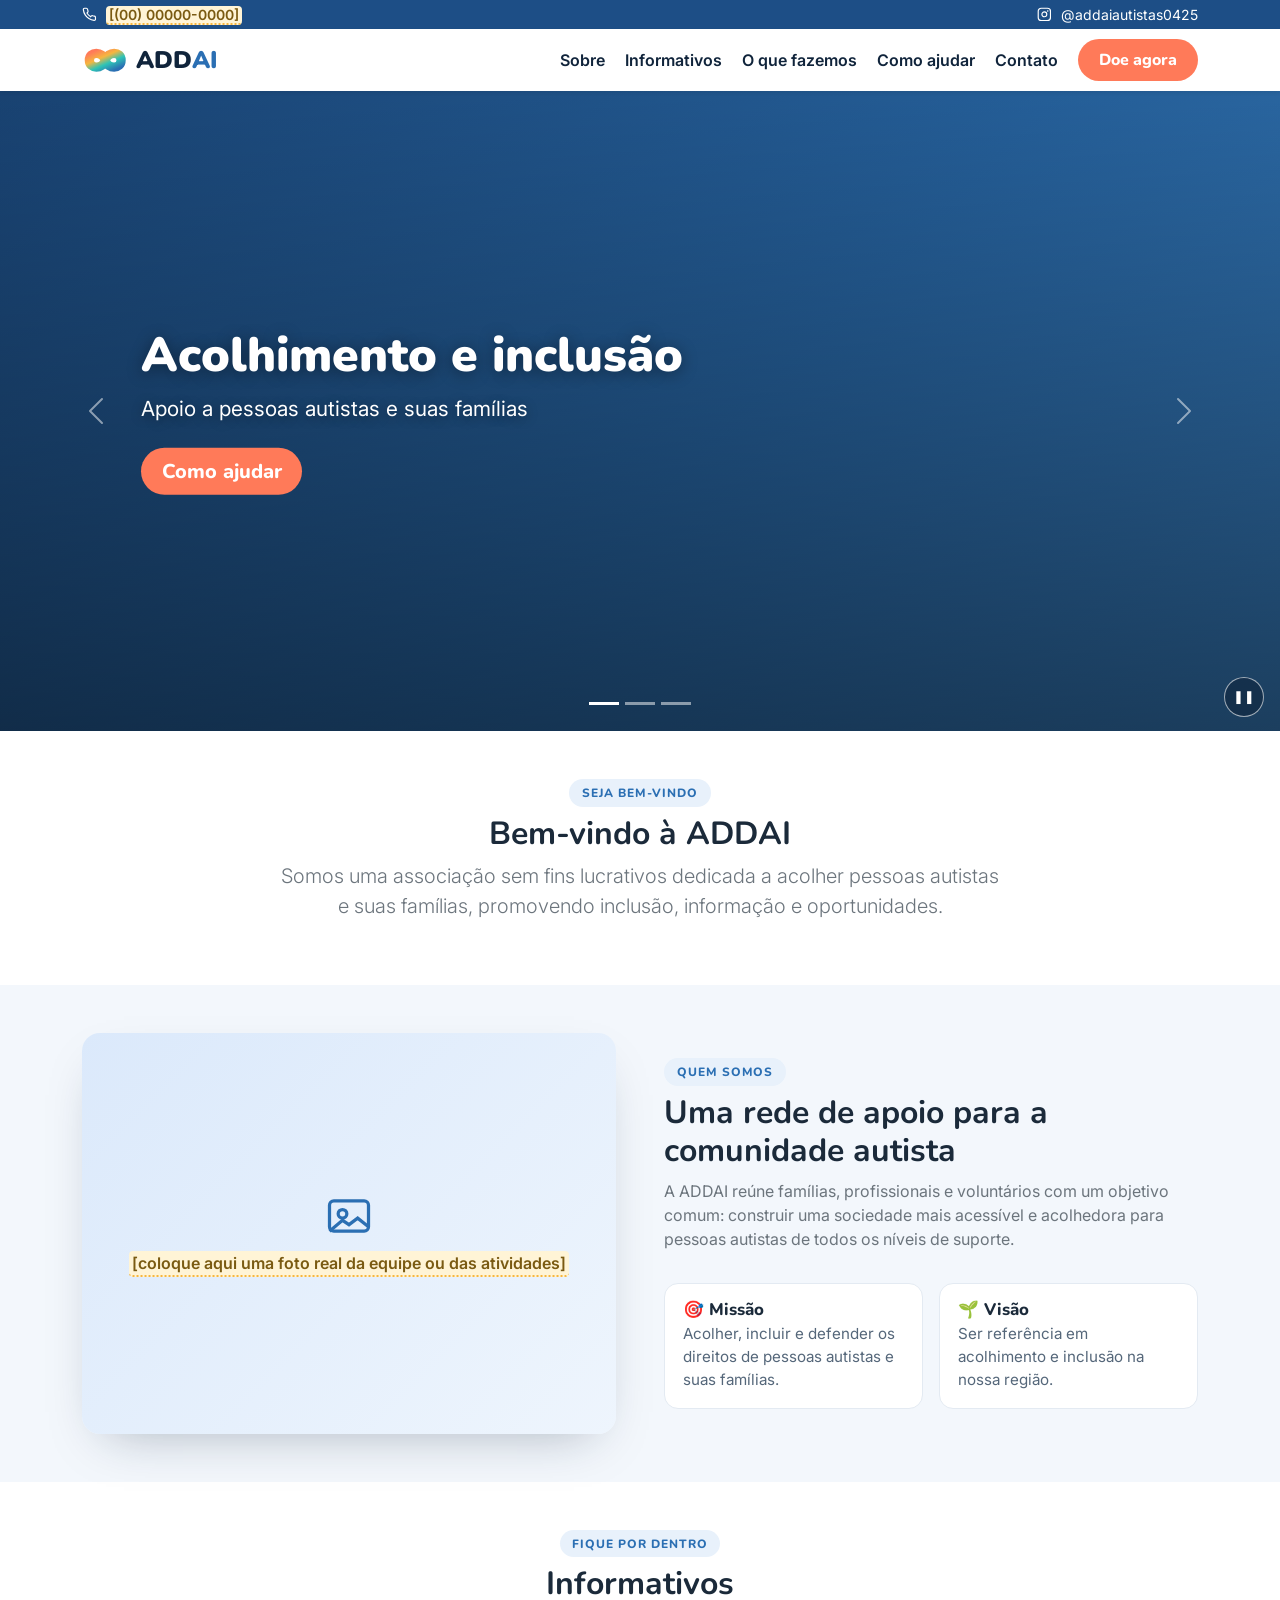
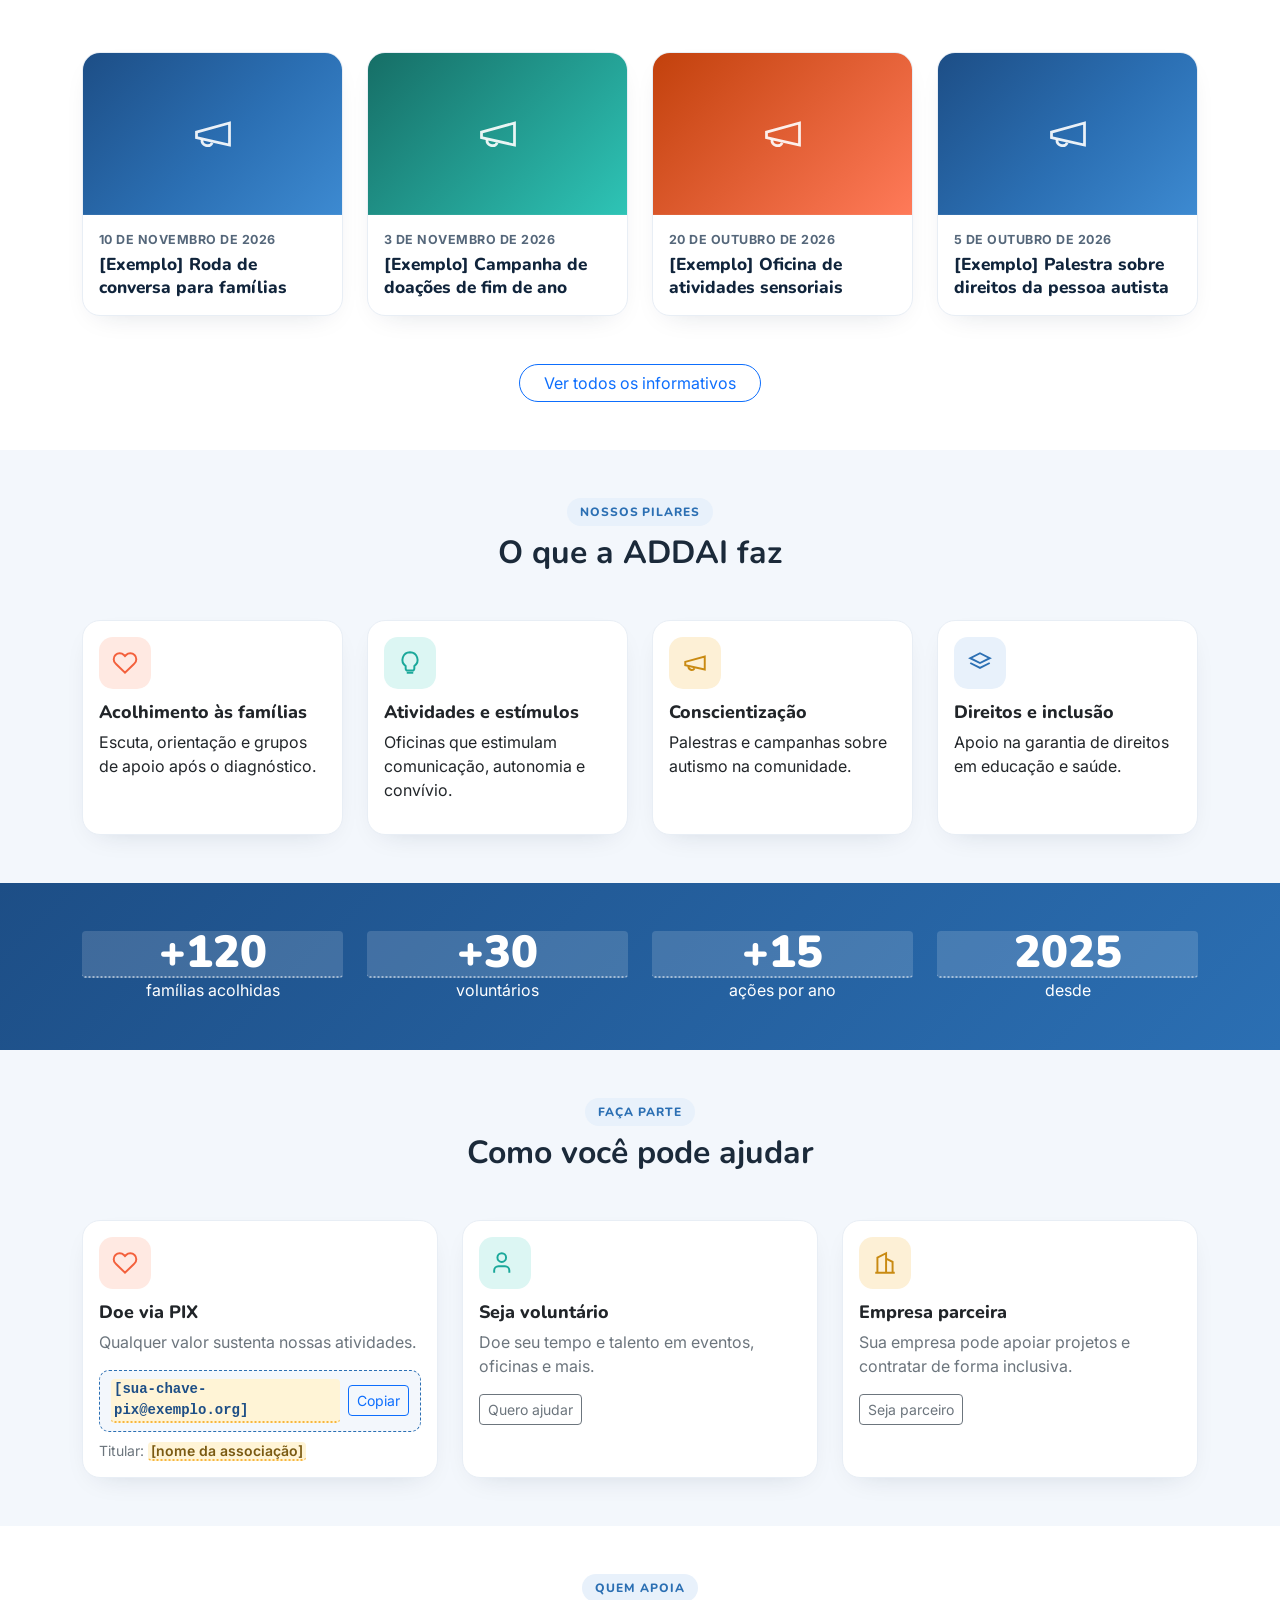
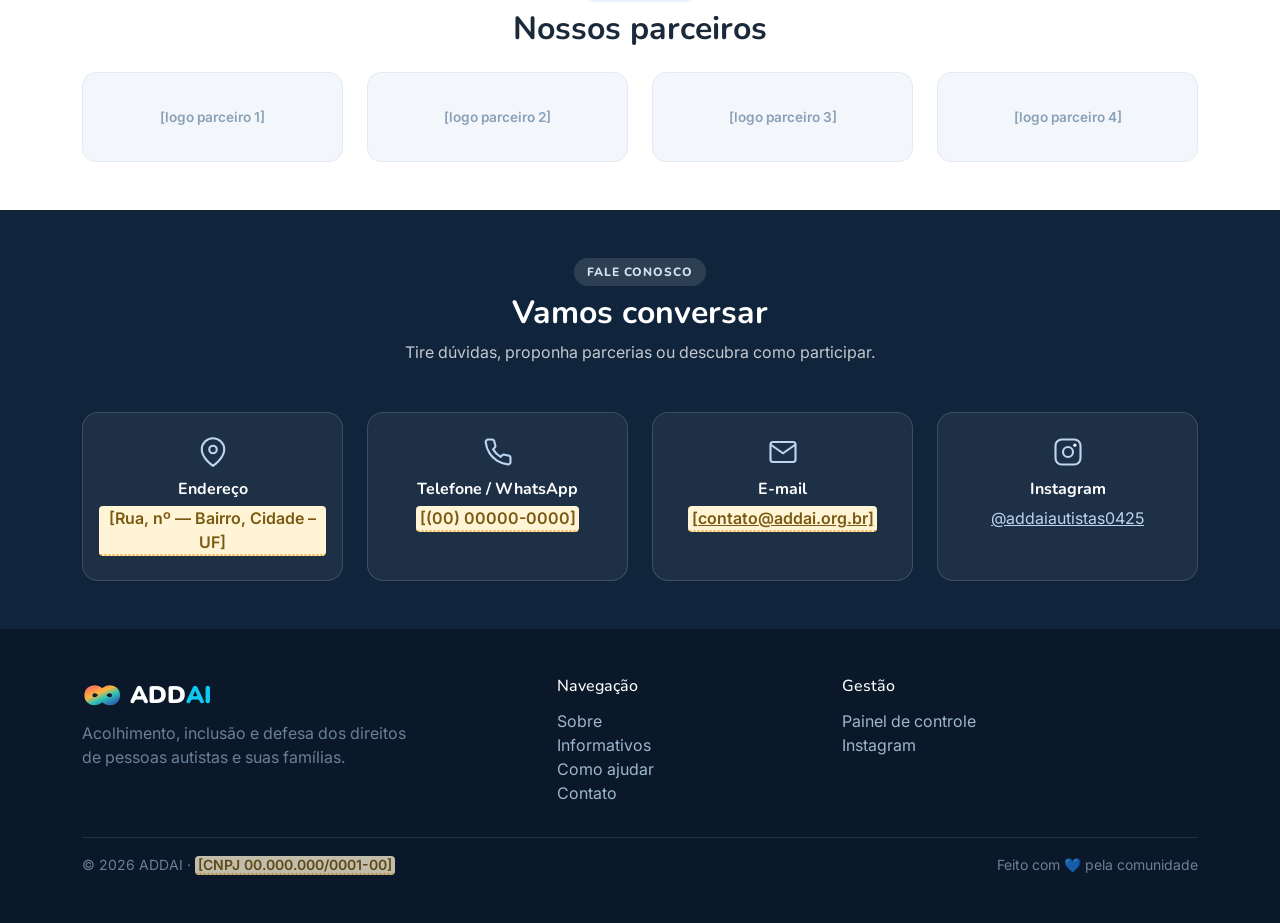
==== index.html @ 38852a38 "Primeira versão do site da ADDAI" ====
<!DOCTYPE html>
<html lang="pt-BR">
<head>
<meta charset="UTF-8" />
<meta name="viewport" content="width=device-width, initial-scale=1" />
<title>ADDAI — Acolhimento e inclusão para pessoas autistas</title>
<meta name="description" content="ADDAI — associação sem fins lucrativos de acolhimento, inclusão e apoio a pessoas autistas e suas famílias." />
<link rel="preconnect" href="https://fonts.googleapis.com" />
<link rel="preconnect" href="https://fonts.gstatic.com" crossorigin />
<link href="https://fonts.googleapis.com/css2?family=Nunito:wght@600;700;800;900&family=Inter:wght@400;500;600&display=swap" rel="stylesheet" />
<link href="vendor/bootstrap.min.css" rel="stylesheet" />
<link href="css/estilo.css" rel="stylesheet" />
</head>
<body>
<a href="#inicio" class="visually-hidden-focusable p-2 bg-dark text-white position-absolute">Pular para o conteúdo</a>

<!-- Aviso que só aparece na prévia aberta pelo painel (index.html#previa) -->
<div id="previaBanner" class="previa-banner d-none" role="status">
  Você está vendo uma <strong>prévia</strong> do rascunho salvo neste navegador — os visitantes veem o conteúdo publicado.
  <a href="painel.html">Voltar ao painel</a>
  <button type="button" class="btn btn-sm btn-outline-dark ms-2" id="previaSair">Sair da prévia</button>
</div>

<!-- ===== Barra superior ===== -->
<div class="topbar text-white">
  <div class="container d-flex justify-content-between align-items-center flex-wrap gap-2 py-1 small">
    <span><svg class="ico" viewBox="0 0 24 24"><path d="M22 16.9v3a2 2 0 0 1-2.2 2 19.8 19.8 0 0 1-8.6-3 19.5 19.5 0 0 1-6-6 19.8 19.8 0 0 1-3-8.6A2 2 0 0 1 4.1 2h3a2 2 0 0 1 2 1.7c.1 1 .4 1.9.7 2.8a2 2 0 0 1-.5 2.1L8.1 9.9a16 16 0 0 0 6 6l1.3-1.3a2 2 0 0 1 2.1-.4c.9.3 1.8.5 2.8.6a2 2 0 0 1 1.7 2z"/></svg>
      <span class="ph" data-key="telefone">[(00) 00000-0000]</span></span>
    <span class="d-flex align-items-center gap-3">
      <a href="https://instagram.com/addaiautistas0425" target="_blank" rel="noopener" class="text-white text-decoration-none">
        <svg class="ico" viewBox="0 0 24 24"><rect x="2" y="2" width="20" height="20" rx="5"/><circle cx="12" cy="12" r="4"/><circle cx="17.5" cy="6.5" r="1.3" fill="currentColor" stroke="none"/></svg>
        @addaiautistas0425</a>
    </span>
  </div>
</div>

<!-- ===== Navbar ===== -->
<nav class="navbar navbar-expand-lg navbar-light bg-white sticky-top shadow-sm">
  <div class="container">
    <a class="navbar-brand d-flex align-items-center gap-2" href="#inicio">
      <svg width="46" height="28" viewBox="12 20 40 24" aria-hidden="true">
        <defs><linearGradient id="inf" x1="0" y1="0" x2="1" y2="1">
          <stop offset="0" stop-color="#ff7a59"/><stop offset=".35" stop-color="#f6b63f"/>
          <stop offset=".65" stop-color="#2ec4b6"/><stop offset="1" stop-color="#2b6fb3"/></linearGradient></defs>
        <path d="M20 32c0-7 10-7 12 0s12 7 12 0-10-7-12 0-12 7-12 0z" fill="none" stroke="url(#inf)" stroke-width="7" stroke-linecap="round" transform="scale(1.15) translate(-4 -4)"/>
      </svg>
      <span class="logo-text">ADD<span>AI</span></span>
    </a>
    <button class="navbar-toggler" type="button" data-bs-toggle="collapse" data-bs-target="#menu" aria-controls="menu" aria-expanded="false" aria-label="Abrir menu">
      <span class="navbar-toggler-icon"></span>
    </button>
    <div class="collapse navbar-collapse" id="menu">
      <ul class="navbar-nav ms-auto align-items-lg-center gap-lg-1">
        <li class="nav-item"><a class="nav-link" href="#sobre">Sobre</a></li>
        <li class="nav-item" id="navInformativos"><a class="nav-link" href="#informativos">Informativos</a></li>
        <li class="nav-item"><a class="nav-link" href="#projetos">O que fazemos</a></li>
        <li class="nav-item"><a class="nav-link" href="#ajudar">Como ajudar</a></li>
        <li class="nav-item"><a class="nav-link" href="#contato">Contato</a></li>
        <li class="nav-item ms-lg-2"><a class="btn btn-marca" href="#ajudar" data-key="navDoar">Doe agora</a></li>
      </ul>
    </div>
  </div>
</nav>

<!-- ===== Carrossel ===== -->
<div id="inicio">
  <div id="carrossel" class="carousel slide carousel-fade">
    <div class="carousel-indicators" id="carrosselIndicadores"></div>
    <div class="carousel-inner" id="carrosselInner"><!-- slides via JS --></div>
    <button class="carousel-control-prev" type="button" data-bs-target="#carrossel" data-bs-slide="prev">
      <span class="carousel-control-prev-icon" aria-hidden="true"></span><span class="visually-hidden">Anterior</span></button>
    <button class="carousel-control-next" type="button" data-bs-target="#carrossel" data-bs-slide="next">
      <span class="carousel-control-next-icon" aria-hidden="true"></span><span class="visually-hidden">Próximo</span></button>
    <button class="carrossel-pausa" type="button" id="carrosselPausa" aria-label="Pausar a troca automática de slides">❚❚</button>
  </div>
</div>

<!-- ===== Boas-vindas ===== -->
<section class="py-5 bg-white">
  <div class="container text-center">
    <span class="eyebrow">Seja bem-vindo</span>
    <h2 class="fw-bold mt-2" data-key="bemvindoTitulo">Bem-vindo à ADDAI</h2>
    <p class="lead text-secondary mx-auto" style="max-width:720px" data-key="bemvindoTexto">
      Somos uma associação sem fins lucrativos dedicada a acolher pessoas autistas e suas famílias, promovendo inclusão, informação e oportunidades.
    </p>
  </div>
</section>

<!-- ===== Quem somos ===== -->
<section id="sobre" class="py-5 secao-clara">
  <div class="container">
    <div class="row align-items-center g-4 g-lg-5">
      <div class="col-lg-6">
        <div class="foto-ph" role="img" aria-label="Espaço para foto da ADDAI">
          <svg width="52" height="52" viewBox="0 0 24 24" fill="none" stroke="currentColor" stroke-width="1.5"><rect x="3" y="5" width="18" height="14" rx="2"/><circle cx="9" cy="11" r="2"/><path d="m21 17-5-4-4 3-3-2-6 5"/></svg>
          <span class="ph">[coloque aqui uma foto real da equipe ou das atividades]</span>
        </div>
      </div>
      <div class="col-lg-6">
        <span class="eyebrow">Quem somos</span>
        <h2 class="fw-bold mt-2" data-key="sobreTitulo">Uma rede de apoio para a comunidade autista</h2>
        <p class="text-secondary" data-key="sobreTexto">A ADDAI reúne famílias, profissionais e voluntários com um objetivo comum: construir uma sociedade mais acessível e acolhedora para pessoas autistas de todos os níveis de suporte.</p>
        <div class="row g-3 mt-2">
          <div class="col-sm-6"><div class="mini-card"><h3>🎯 Missão</h3><p>Acolher, incluir e defender os direitos de pessoas autistas e suas famílias.</p></div></div>
          <div class="col-sm-6"><div class="mini-card"><h3>🌱 Visão</h3><p>Ser referência em acolhimento e inclusão na nossa região.</p></div></div>
        </div>
      </div>
    </div>
  </div>
</section>

<!-- ===== Informativos (os 4 mais recentes; lista completa em informativos.html) ===== -->
<section id="informativos" class="py-5 bg-white">
  <div class="container">
    <div class="text-center mb-5">
      <span class="eyebrow">Fique por dentro</span>
      <h2 class="fw-bold mt-2">Informativos</h2>
    </div>
    <div class="row g-4 justify-content-center" id="informativosGrid"><!-- cartões via js/informativos.js --></div>
    <div class="text-center mt-5">
      <a class="btn btn-outline-primary rounded-pill px-4" href="informativos.html">Ver todos os informativos</a>
    </div>
  </div>
</section>

<!-- ===== O que fazemos ===== -->
<section id="projetos" class="py-5 secao-clara">
  <div class="container">
    <div class="text-center mb-5">
      <span class="eyebrow">Nossos pilares</span>
      <h2 class="fw-bold mt-2">O que a ADDAI faz</h2>
    </div>
    <div class="row g-4">
      <div class="col-md-6 col-lg-3"><div class="card card-pilar h-100"><div class="card-body"><div class="ic coral"><svg viewBox="0 0 24 24"><path d="M20.8 4.6a5.5 5.5 0 0 0-7.8 0L12 5.6l-1-1a5.5 5.5 0 1 0-7.8 7.8l1 1L12 21l7.8-7.6 1-1a5.5 5.5 0 0 0 0-7.8z"/></svg></div><h3>Acolhimento às famílias</h3><p>Escuta, orientação e grupos de apoio após o diagnóstico.</p></div></div></div>
      <div class="col-md-6 col-lg-3"><div class="card card-pilar h-100"><div class="card-body"><div class="ic teal"><svg viewBox="0 0 24 24"><path d="M12 2a7 7 0 0 0-4 12.7V17a2 2 0 0 0 2 2h4a2 2 0 0 0 2-2v-2.3A7 7 0 0 0 12 2z"/><path d="M9 21h6"/></svg></div><h3>Atividades e estímulos</h3><p>Oficinas que estimulam comunicação, autonomia e convívio.</p></div></div></div>
      <div class="col-md-6 col-lg-3"><div class="card card-pilar h-100"><div class="card-body"><div class="ic amber"><svg viewBox="0 0 24 24"><path d="M3 11l18-5v12L3 14v-3z"/><path d="M11.6 16.8A3 3 0 0 1 6 15"/></svg></div><h3>Conscientização</h3><p>Palestras e campanhas sobre autismo na comunidade.</p></div></div></div>
      <div class="col-md-6 col-lg-3"><div class="card card-pilar h-100"><div class="card-body"><div class="ic azul"><svg viewBox="0 0 24 24"><path d="M12 3l9 4.5-9 4.5-9-4.5L12 3z"/><path d="M3 12l9 4.5L21 12"/></svg></div><h3>Direitos e inclusão</h3><p>Apoio na garantia de direitos em educação e saúde.</p></div></div></div>
    </div>
  </div>
</section>

<!-- ===== Impacto ===== -->
<section class="py-5 secao-impacto text-white">
  <div class="container">
    <div class="row text-center g-4">
      <div class="col-6 col-lg-3"><div class="stat ph">+120</div><p class="mb-0">famílias acolhidas</p></div>
      <div class="col-6 col-lg-3"><div class="stat ph">+30</div><p class="mb-0">voluntários</p></div>
      <div class="col-6 col-lg-3"><div class="stat ph">+15</div><p class="mb-0">ações por ano</p></div>
      <div class="col-6 col-lg-3"><div class="stat ph">2025</div><p class="mb-0">desde</p></div>
    </div>
  </div>
</section>

<!-- ===== Como ajudar ===== -->
<section id="ajudar" class="py-5 secao-clara">
  <div class="container">
    <div class="text-center mb-5">
      <span class="eyebrow">Faça parte</span>
      <h2 class="fw-bold mt-2" data-key="chamadaDoacao">Como você pode ajudar</h2>
    </div>
    <div class="row g-4">
      <div class="col-lg-4"><div class="card h-100"><div class="card-body"><div class="ic coral"><svg viewBox="0 0 24 24"><path d="M20.8 4.6a5.5 5.5 0 0 0-7.8 0L12 5.6l-1-1a5.5 5.5 0 1 0-7.8 7.8l1 1L12 21l7.8-7.6 1-1a5.5 5.5 0 0 0 0-7.8z"/></svg></div>
        <h3>Doe via PIX</h3><p class="text-secondary">Qualquer valor sustenta nossas atividades.</p>
        <div class="pix-box"><code id="pixKey" class="ph" data-key="pixChave">[sua-chave-pix@exemplo.org]</code><button class="btn btn-sm btn-outline-primary ms-auto" id="copyPix">Copiar</button></div>
        <p class="small text-secondary mb-0">Titular: <span class="ph" data-key="pixTitular">[nome da associação]</span></p></div></div></div>
      <div class="col-lg-4"><div class="card h-100"><div class="card-body"><div class="ic teal"><svg viewBox="0 0 24 24"><path d="M16 21v-2a4 4 0 0 0-4-4H6a4 4 0 0 0-4 4v2"/><circle cx="9" cy="7" r="4"/></svg></div>
        <h3>Seja voluntário</h3><p class="text-secondary">Doe seu tempo e talento em eventos, oficinas e mais.</p><a href="#contato" class="btn btn-outline-secondary btn-sm">Quero ajudar</a></div></div></div>
      <div class="col-lg-4"><div class="card h-100"><div class="card-body"><div class="ic amber"><svg viewBox="0 0 24 24"><path d="M3 21h18M5 21V7l8-4v18M19 21V11l-6-3"/></svg></div>
        <h3>Empresa parceira</h3><p class="text-secondary">Sua empresa pode apoiar projetos e contratar de forma inclusiva.</p><a href="#contato" class="btn btn-outline-secondary btn-sm">Seja parceiro</a></div></div></div>
    </div>
  </div>
</section>

<!-- ===== Parceiros ===== -->
<section id="parceiros" class="py-5 bg-white">
  <div class="container text-center">
    <span class="eyebrow">Quem apoia</span>
    <h2 class="fw-bold mt-2 mb-4">Nossos parceiros</h2>
    <div class="row g-4 justify-content-center align-items-center">
      <div class="col-6 col-md-3"><div class="parceiro ph">[logo parceiro 1]</div></div>
      <div class="col-6 col-md-3"><div class="parceiro ph">[logo parceiro 2]</div></div>
      <div class="col-6 col-md-3"><div class="parceiro ph">[logo parceiro 3]</div></div>
      <div class="col-6 col-md-3"><div class="parceiro ph">[logo parceiro 4]</div></div>
    </div>
  </div>
</section>

<!-- ===== Contato ===== -->
<section id="contato" class="py-5 secao-contato text-white">
  <div class="container">
    <div class="text-center mb-5">
      <span class="eyebrow claro">Fale conosco</span>
      <h2 class="fw-bold mt-2 text-white">Vamos conversar</h2>
      <p class="opacity-75 mb-0">Tire dúvidas, proponha parcerias ou descubra como participar.</p>
    </div>
    <div class="row g-4 justify-content-center">
      <div class="col-sm-6 col-lg-3"><div class="contato-card">
        <svg class="ico-g" viewBox="0 0 24 24" aria-hidden="true"><path d="M21 10c0 7-9 13-9 13s-9-6-9-13a9 9 0 0 1 18 0z"/><circle cx="12" cy="10" r="3"/></svg>
        <strong>Endereço</strong>
        <span class="ph" data-key="endereco">[Rua, nº — Bairro, Cidade – UF]</span></div></div>
      <div class="col-sm-6 col-lg-3"><div class="contato-card">
        <svg class="ico-g" viewBox="0 0 24 24" aria-hidden="true"><path d="M22 16.9v3a2 2 0 0 1-2.2 2 19.8 19.8 0 0 1-8.6-3 19.5 19.5 0 0 1-6-6 19.8 19.8 0 0 1-3-8.6A2 2 0 0 1 4.1 2h3a2 2 0 0 1 2 1.7c.1 1 .4 1.9.7 2.8a2 2 0 0 1-.5 2.1L8.1 9.9a16 16 0 0 0 6 6l1.3-1.3a2 2 0 0 1 2.1-.4c.9.3 1.8.5 2.8.6a2 2 0 0 1 1.7 2z"/></svg>
        <strong>Telefone / WhatsApp</strong>
        <span class="ph" data-key="telefone">[(00) 00000-0000]</span></div></div>
      <div class="col-sm-6 col-lg-3"><div class="contato-card">
        <svg class="ico-g" viewBox="0 0 24 24" aria-hidden="true"><rect x="2" y="4" width="20" height="16" rx="2"/><path d="m22 6-10 7L2 6"/></svg>
        <strong>E-mail</strong>
        <a class="ph" data-key="email" href="#contato">[contato@addai.org.br]</a></div></div>
      <div class="col-sm-6 col-lg-3"><div class="contato-card">
        <svg class="ico-g" viewBox="0 0 24 24" aria-hidden="true"><rect x="2" y="2" width="20" height="20" rx="5"/><circle cx="12" cy="12" r="4"/><circle cx="17.5" cy="6.5" r="1.3" fill="currentColor" stroke="none"/></svg>
        <strong>Instagram</strong>
        <a href="https://instagram.com/addaiautistas0425" target="_blank" rel="noopener">@addaiautistas0425</a></div></div>
    </div>
  </div>
</section>

<!-- ===== Rodapé ===== -->
<footer class="py-5">
  <div class="container">
    <div class="row g-4">
      <div class="col-lg-5">
        <div class="d-flex align-items-center gap-2 mb-2">
          <svg width="40" height="24" viewBox="12 20 40 24" aria-hidden="true"><path d="M20 32c0-7 10-7 12 0s12 7 12 0-10-7-12 0-12 7-12 0z" fill="none" stroke="url(#inf)" stroke-width="7" stroke-linecap="round" transform="scale(1.15) translate(-4 -4)"/></svg>
          <span class="logo-text text-white">ADD<span class="text-info">AI</span></span>
        </div>
        <p class="opacity-75" style="max-width:34ch">Acolhimento, inclusão e defesa dos direitos de pessoas autistas e suas famílias.</p>
      </div>
      <div class="col-6 col-lg-3"><h4>Navegação</h4><ul class="list-unstyled">
        <li><a href="#sobre">Sobre</a></li><li><a href="informativos.html">Informativos</a></li>
        <li><a href="#ajudar">Como ajudar</a></li><li><a href="#contato">Contato</a></li></ul></div>
      <div class="col-6 col-lg-4"><h4>Gestão</h4><ul class="list-unstyled">
        <li><a href="painel.html">Painel de controle</a></li>
        <li><a href="https://instagram.com/addaiautistas0425" target="_blank" rel="noopener">Instagram</a></li></ul></div>
    </div>
    <hr class="border-secondary opacity-25">
    <div class="d-flex justify-content-between flex-wrap gap-2 small opacity-75">
      <span>© <span id="year"></span> ADDAI · <span class="ph" data-key="cnpj">[CNPJ 00.000.000/0001-00]</span></span>
      <span>Feito com 💙 pela comunidade</span>
    </div>
  </div>
</footer>

<script src="vendor/bootstrap.bundle.min.js"></script>
<script src="js/conteudo-padrao.js"></script>
<script src="js/informativos.js"></script>
<script src="js/app.js"></script>
</body>
</html>
---- css/estilo.css ----
/* estilo.css — identidade visual do site (por cima do Bootstrap) */
:root{
  --marca:#2b6fb3;        /* azul institucional */
  --marca-escuro:#1d4e86;
  --marca-900:#10243b;
  --coral:#ff7a59;
  --coral-escuro:#f3603c;
  --teal:#2ec4b6;
  --amber:#f6b63f;
}
html{scroll-padding-top:84px}
body{font-family:'Inter',system-ui,sans-serif;color:#1b2a3a}
h1,h2,h3,h4,.logo-text{font-family:'Nunito',system-ui,sans-serif}
.logo-text{font-weight:900;font-size:1.5rem;color:var(--marca-900)}
.logo-text span{color:var(--marca)}
.ico{width:1.05em;height:1.05em;vertical-align:-2px;fill:none;stroke:currentColor;stroke-width:1.9;margin-right:.35rem}

/* marca / botões */
.btn-marca{background:var(--coral);border:none;color:#fff;font-family:'Nunito',system-ui,sans-serif;font-weight:800;border-radius:999px;padding:.55rem 1.3rem}
.btn-marca:hover{background:var(--coral-escuro);color:#fff}
.text-marca{color:var(--marca)!important}
.eyebrow{display:inline-block;font-family:'Nunito',system-ui,sans-serif;font-weight:800;letter-spacing:.08em;text-transform:uppercase;
  font-size:.75rem;color:var(--marca);background:#e8f1fb;padding:.3rem .8rem;border-radius:999px}
.eyebrow.claro{color:#cfe3f7;background:rgba(255,255,255,.12)}

/* barra superior + navbar */
.topbar{background:var(--marca-escuro)}
.topbar a:hover{text-decoration:underline!important}
.navbar .nav-link{font-weight:600;color:var(--marca-900)}
.navbar .nav-link:hover{color:var(--marca)}

/* placeholder */
.ph{background:#fff4d6;border-bottom:2px dotted var(--amber);padding:0 .2em;border-radius:4px;font-weight:600;color:#7a5a12}

/* carrossel */
.carousel-item .slide-bg{height:72vh;min-height:420px;max-height:640px;background-size:cover;background-position:center;position:relative}
.slide-a{background:linear-gradient(135deg,#1d4e86,#2b6fb3 55%,#3d8ad1)}
.slide-b{background:linear-gradient(135deg,#166e66,#2ec4b6)}
.slide-c{background:linear-gradient(135deg,#c2410c,#ff7a59)}
.carousel-item .slide-bg::after{content:"";position:absolute;inset:0;background:linear-gradient(180deg,rgba(0,0,0,.15),rgba(0,0,0,.55))}
.carousel-caption{bottom:auto;top:50%;transform:translateY(-50%);z-index:2;text-align:left;left:11%;right:11%;max-width:720px}
.carousel-caption h2{font-weight:900;font-size:clamp(1.8rem,4.5vw,3rem);text-shadow:0 2px 16px rgba(0,0,0,.4)}
.carousel-caption p{font-size:clamp(1rem,2.2vw,1.3rem);text-shadow:0 2px 12px rgba(0,0,0,.4)}
@media(max-width:576px){.carousel-caption{text-align:center;left:13%;right:13%}}

/* seções */
.secao-clara{background:#f3f7fc}
.eyebrow+h2{margin-top:.4rem}
.foto-ph{aspect-ratio:4/3;border-radius:18px;background:linear-gradient(135deg,#dbe9fb,#eef5fd);
  display:flex;flex-direction:column;gap:.6rem;align-items:center;justify-content:center;color:var(--marca);text-align:center;padding:24px;box-shadow:0 20px 50px -24px rgba(16,36,59,.35)}
.mini-card{background:#fff;border:1px solid #e3eaf2;border-radius:14px;padding:16px 18px;height:100%}
.mini-card h3{font-size:1.05rem;font-weight:800;margin-bottom:.2rem}
.mini-card p{margin:0;color:#55677a;font-size:.95rem}

/* cards pilares */
.card{border:1px solid #e8eef5;border-radius:18px;box-shadow:0 10px 30px -16px rgba(16,36,59,.18)}
.card-pilar{transition:transform .18s ease,box-shadow .2s ease}
.card-pilar:hover{transform:translateY(-5px);box-shadow:0 24px 50px -22px rgba(16,36,59,.3)}
.card h3{font-size:1.12rem;font-weight:800;margin:.2rem 0 .4rem}
.ic{width:52px;height:52px;border-radius:14px;display:grid;place-items:center;margin-bottom:.8rem;background:#e8f1fb;color:var(--marca)}
.ic svg{width:26px;height:26px;fill:none;stroke:currentColor;stroke-width:1.8}
.ic.coral{background:#ffe9e2;color:var(--coral-escuro)}
.ic.teal{background:#dcf6f3;color:#1aa89a}
.ic.amber{background:#fdf0d6;color:#c98a12}
.ic.azul{background:#e8f1fb;color:var(--marca)}

/* impacto */
.secao-impacto{background:linear-gradient(135deg,var(--marca-escuro),var(--marca))}
.secao-impacto .stat{font-family:'Nunito',system-ui,sans-serif;font-weight:900;font-size:clamp(2rem,5vw,2.8rem);line-height:1}
.secao-impacto .ph{background:rgba(255,255,255,.15);color:#fff;border-color:rgba(255,255,255,.5)}

/* pix */
.pix-box{display:flex;align-items:center;gap:.5rem;background:#f3f7fc;border:1px dashed var(--marca);border-radius:10px;padding:.5rem .7rem;margin:.5rem 0}
.pix-box code{color:var(--marca-escuro)}

/* parceiros */
.parceiro{height:90px;border-radius:14px;background:#f3f7fc;border:1px solid #e3eaf2;display:grid;place-items:center;color:#8aa0b6;font-size:.85rem}

/* contato */
.secao-contato{background:var(--marca-900)}
.contato-card{height:100%;display:flex;flex-direction:column;align-items:center;gap:.3rem;text-align:center;
  background:rgba(255,255,255,.06);border:1px solid rgba(255,255,255,.14);border-radius:16px;padding:24px 16px;overflow-wrap:anywhere}
.contato-card .ico-g{width:30px;height:30px;fill:none;stroke:#bcd6f2;stroke-width:1.7;margin-bottom:.35rem}
.contato-card strong{font-family:'Nunito',system-ui,sans-serif;color:#fff}

/* rodapé */
footer{background:#0a1829;color:#8ba3bd}
footer h4{color:#fff;font-family:'Nunito',system-ui,sans-serif;font-size:1rem;margin-bottom:.8rem}
footer a{color:#9fb6cf;text-decoration:none}
footer a:hover{color:#fff}

/* informativos */
.card-info{display:block;overflow:hidden;text-decoration:none;color:inherit;transition:transform .18s ease,box-shadow .2s ease}
.card-info:hover{transform:translateY(-5px);box-shadow:0 24px 50px -22px rgba(16,36,59,.3);color:inherit}
.info-capa{aspect-ratio:16/10;background-size:cover;background-position:center;display:grid;place-items:center;color:rgba(255,255,255,.9)}
.info-capa svg{width:44px;height:44px;fill:none;stroke:currentColor;stroke-width:1.5}
.info-data{font-size:.78rem;font-weight:700;letter-spacing:.04em;text-transform:uppercase;color:#55677a;margin-bottom:.3rem}
.card .info-titulo{font-size:1.08rem;font-weight:800;line-height:1.3;margin:0;color:var(--marca-900)}
.info-resumo{font-size:.93rem;color:#55677a;margin:.5rem 0 0}
.info-artigo{max-width:760px}
.info-artigo h1{font-size:clamp(1.6rem,4vw,2.3rem);color:var(--marca-900)}
.info-foto{width:100%;border-radius:18px;box-shadow:0 20px 50px -24px rgba(16,36,59,.35)}
.info-texto{font-size:1.08rem;line-height:1.75;overflow-wrap:anywhere}
.info-voltar{font-weight:600;text-decoration:none}

/* aviso de prévia (rascunho do painel) */
.previa-banner{background:#fff4d6;color:#7a5a12;border-bottom:2px solid var(--amber);padding:.6rem 1rem;text-align:center;font-size:.92rem}
.previa-banner a{color:#7a5a12;font-weight:700;margin-left:.5rem}

/* botão pausar/continuar do carrossel */
.carrossel-pausa{position:absolute;right:16px;bottom:14px;z-index:5;width:40px;height:40px;border-radius:50%;
  border:1px solid rgba(255,255,255,.6);background:rgba(16,36,59,.55);color:#fff;font-size:.8rem;line-height:1;cursor:pointer}
.carrossel-pausa:hover{background:rgba(16,36,59,.85)}

/* links de contato preenchidos, sobre o fundo escuro */
.secao-contato a:not(.ph){color:#bcd6f2}

/* foco bem visível para quem navega pelo teclado */
a:focus-visible,button:focus-visible,.btn:focus-visible{outline:3px solid var(--amber);outline-offset:2px}

@media(prefers-reduced-motion:reduce){*{transition:none!important;scroll-behavior:auto!important}}
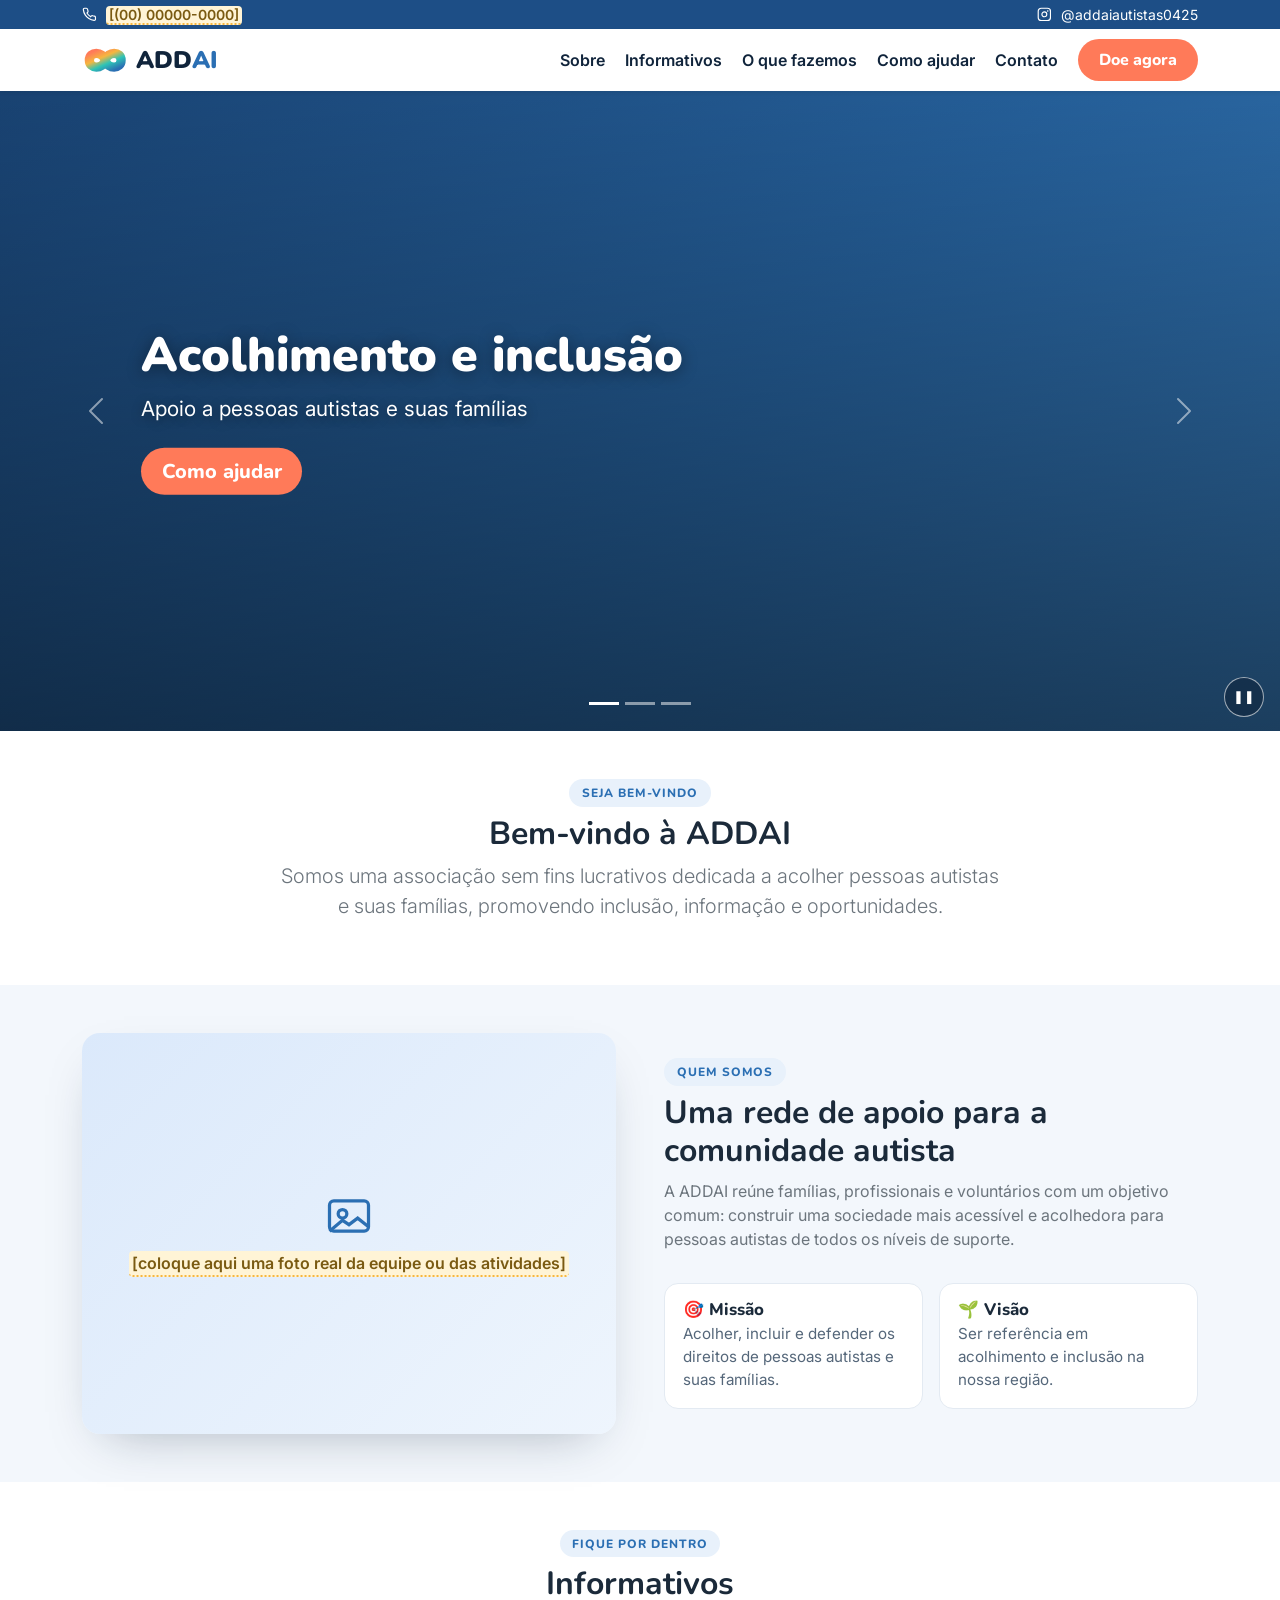
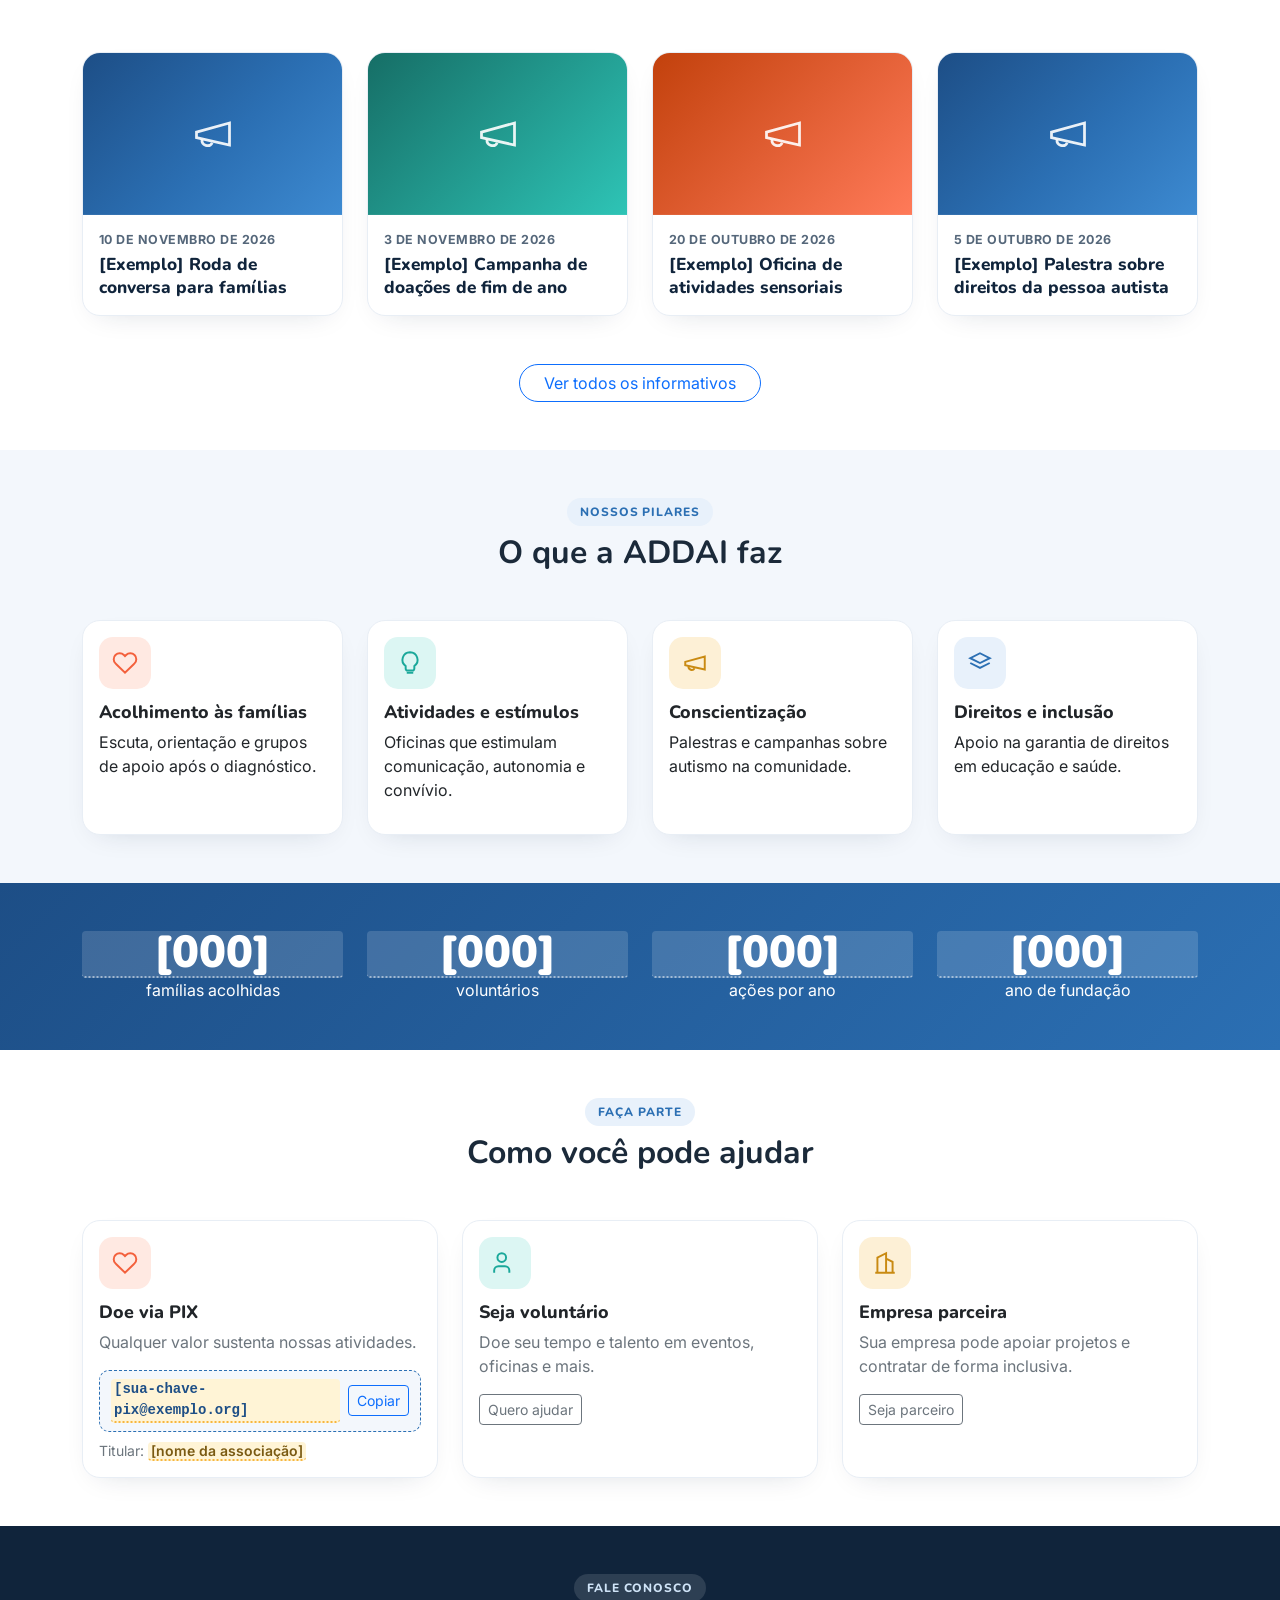
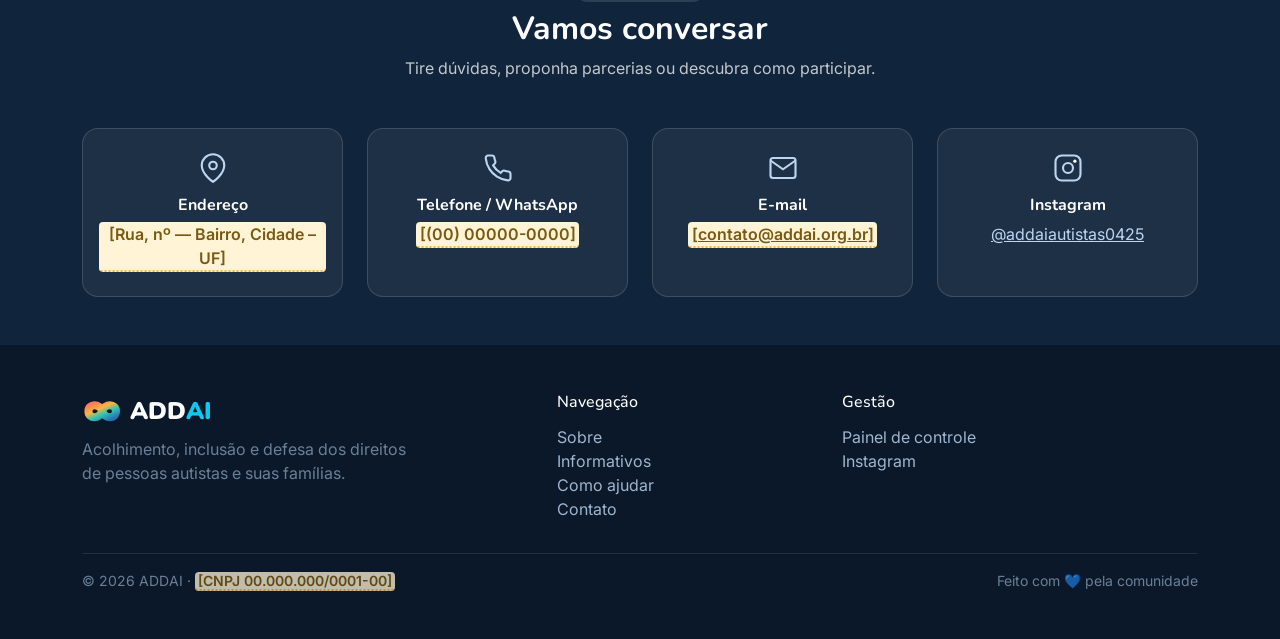
==== commit 18fd5018: "Seções administráveis, parceiros e números de impacto" ====
--- a/index.html
+++ b/index.html
@@ -51,9 +51,9 @@
     </button>
     <div class="collapse navbar-collapse" id="menu">
       <ul class="navbar-nav ms-auto align-items-lg-center gap-lg-1">
-        <li class="nav-item"><a class="nav-link" href="#sobre">Sobre</a></li>
-        <li class="nav-item" id="navInformativos"><a class="nav-link" href="#informativos">Informativos</a></li>
-        <li class="nav-item"><a class="nav-link" href="#projetos">O que fazemos</a></li>
+        <li class="nav-item" data-secao="sobre"><a class="nav-link" href="#sobre">Sobre</a></li>
+        <li class="nav-item" data-secao="informativos"><a class="nav-link" href="#informativos">Informativos</a></li>
+        <li class="nav-item" data-secao="projetos"><a class="nav-link" href="#projetos">O que fazemos</a></li>
         <li class="nav-item"><a class="nav-link" href="#ajudar">Como ajudar</a></li>
         <li class="nav-item"><a class="nav-link" href="#contato">Contato</a></li>
         <li class="nav-item ms-lg-2"><a class="btn btn-marca" href="#ajudar" data-key="navDoar">Doe agora</a></li>
@@ -76,7 +76,7 @@
 </div>
 
 <!-- ===== Boas-vindas ===== -->
-<section class="py-5 bg-white">
+<section class="py-5 bg-white secao-alterna">
   <div class="container text-center">
     <span class="eyebrow">Seja bem-vindo</span>
     <h2 class="fw-bold mt-2" data-key="bemvindoTitulo">Bem-vindo à ADDAI</h2>
@@ -87,7 +87,7 @@
 </section>
 
 <!-- ===== Quem somos ===== -->
-<section id="sobre" class="py-5 secao-clara">
+<section id="sobre" class="py-5 secao-clara secao-alterna">
   <div class="container">
     <div class="row align-items-center g-4 g-lg-5">
       <div class="col-lg-6">
@@ -110,7 +110,7 @@
 </section>
 
 <!-- ===== Informativos (os 4 mais recentes; lista completa em informativos.html) ===== -->
-<section id="informativos" class="py-5 bg-white">
+<section id="informativos" class="py-5 bg-white secao-alterna">
   <div class="container">
     <div class="text-center mb-5">
       <span class="eyebrow">Fique por dentro</span>
@@ -124,7 +124,7 @@
 </section>
 
 <!-- ===== O que fazemos ===== -->
-<section id="projetos" class="py-5 secao-clara">
+<section id="projetos" class="py-5 secao-clara secao-alterna">
   <div class="container">
     <div class="text-center mb-5">
       <span class="eyebrow">Nossos pilares</span>
@@ -140,19 +140,14 @@
 </section>
 
 <!-- ===== Impacto ===== -->
-<section class="py-5 secao-impacto text-white">
-  <div class="container">
-    <div class="row text-center g-4">
-      <div class="col-6 col-lg-3"><div class="stat ph">+120</div><p class="mb-0">famílias acolhidas</p></div>
-      <div class="col-6 col-lg-3"><div class="stat ph">+30</div><p class="mb-0">voluntários</p></div>
-      <div class="col-6 col-lg-3"><div class="stat ph">+15</div><p class="mb-0">ações por ano</p></div>
-      <div class="col-6 col-lg-3"><div class="stat ph">2025</div><p class="mb-0">desde</p></div>
-    </div>
+<section id="impacto" class="py-5 secao-impacto text-white">
+  <div class="container">
+    <div class="row text-center g-4 justify-content-center" id="impactoGrid"><!-- números via painel --></div>
   </div>
 </section>
 
 <!-- ===== Como ajudar ===== -->
-<section id="ajudar" class="py-5 secao-clara">
+<section id="ajudar" class="py-5 secao-clara secao-alterna">
   <div class="container">
     <div class="text-center mb-5">
       <span class="eyebrow">Faça parte</span>
@@ -172,16 +167,11 @@
 </section>
 
 <!-- ===== Parceiros ===== -->
-<section id="parceiros" class="py-5 bg-white">
+<section id="parceiros" class="py-5 bg-white secao-alterna d-none">
   <div class="container text-center">
     <span class="eyebrow">Quem apoia</span>
     <h2 class="fw-bold mt-2 mb-4">Nossos parceiros</h2>
-    <div class="row g-4 justify-content-center align-items-center">
-      <div class="col-6 col-md-3"><div class="parceiro ph">[logo parceiro 1]</div></div>
-      <div class="col-6 col-md-3"><div class="parceiro ph">[logo parceiro 2]</div></div>
-      <div class="col-6 col-md-3"><div class="parceiro ph">[logo parceiro 3]</div></div>
-      <div class="col-6 col-md-3"><div class="parceiro ph">[logo parceiro 4]</div></div>
-    </div>
+    <div class="row g-4 justify-content-center align-items-center" id="parceirosGrid"><!-- logos via painel --></div>
   </div>
 </section>
 
@@ -226,7 +216,7 @@
         <p class="opacity-75" style="max-width:34ch">Acolhimento, inclusão e defesa dos direitos de pessoas autistas e suas famílias.</p>
       </div>
       <div class="col-6 col-lg-3"><h4>Navegação</h4><ul class="list-unstyled">
-        <li><a href="#sobre">Sobre</a></li><li><a href="informativos.html">Informativos</a></li>
+        <li data-secao="sobre"><a href="#sobre">Sobre</a></li><li data-secao="informativos"><a href="informativos.html">Informativos</a></li>
         <li><a href="#ajudar">Como ajudar</a></li><li><a href="#contato">Contato</a></li></ul></div>
       <div class="col-6 col-lg-4"><h4>Gestão</h4><ul class="list-unstyled">
         <li><a href="painel.html">Painel de controle</a></li>
--- a/css/estilo.css
+++ b/css/estilo.css
@@ -74,7 +74,10 @@
 .pix-box code{color:var(--marca-escuro)}
 
 /* parceiros */
-.parceiro{height:90px;border-radius:14px;background:#f3f7fc;border:1px solid #e3eaf2;display:grid;place-items:center;color:#8aa0b6;font-size:.85rem}
+.parceiro{height:96px;border-radius:14px;background:#fff;border:1px solid #e3eaf2;display:grid;place-items:center;padding:14px;text-decoration:none;transition:box-shadow .2s ease}
+.parceiro img{max-width:100%;max-height:64px;object-fit:contain}
+a.parceiro:hover{box-shadow:0 12px 28px -16px rgba(16,36,59,.35)}
+.parceiro-nome{font-family:'Nunito',system-ui,sans-serif;font-weight:800;color:var(--marca-900);font-size:1rem;text-align:center}
 
 /* contato */
 .secao-contato{background:var(--marca-900)}
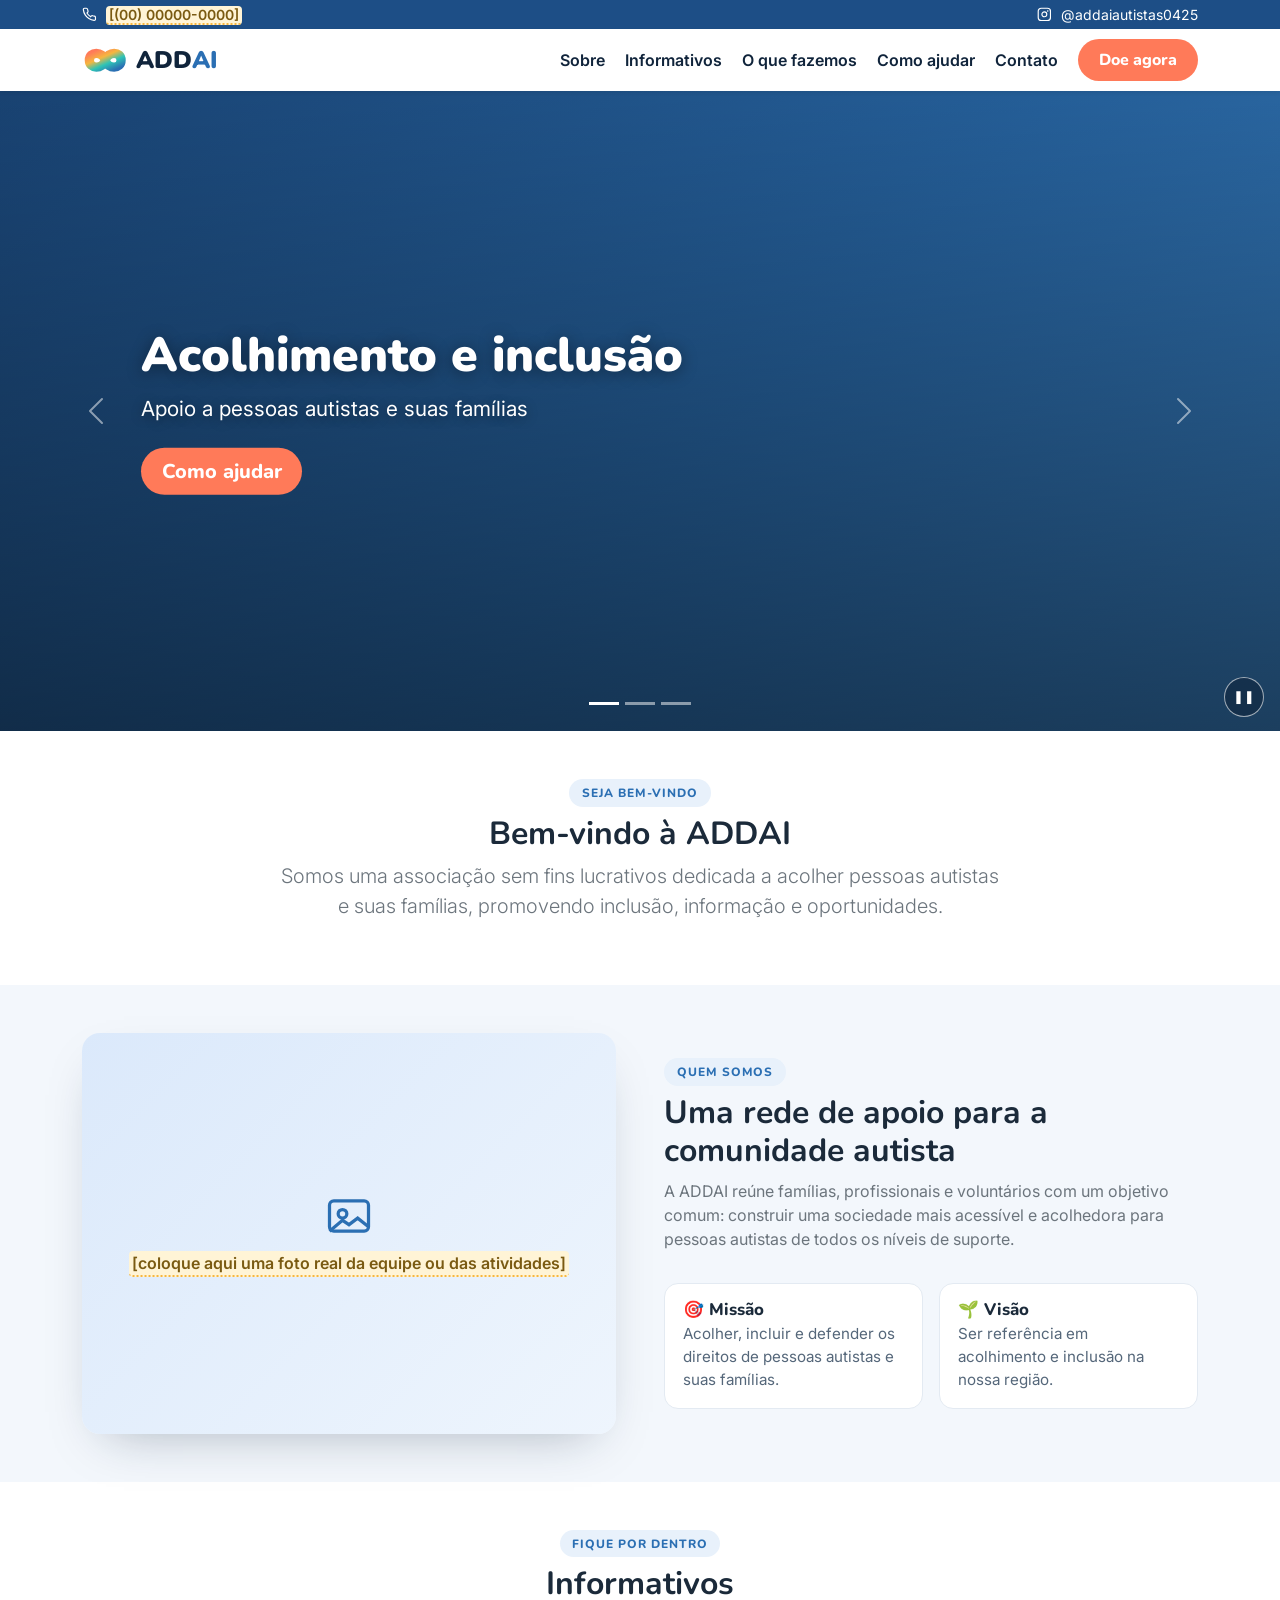
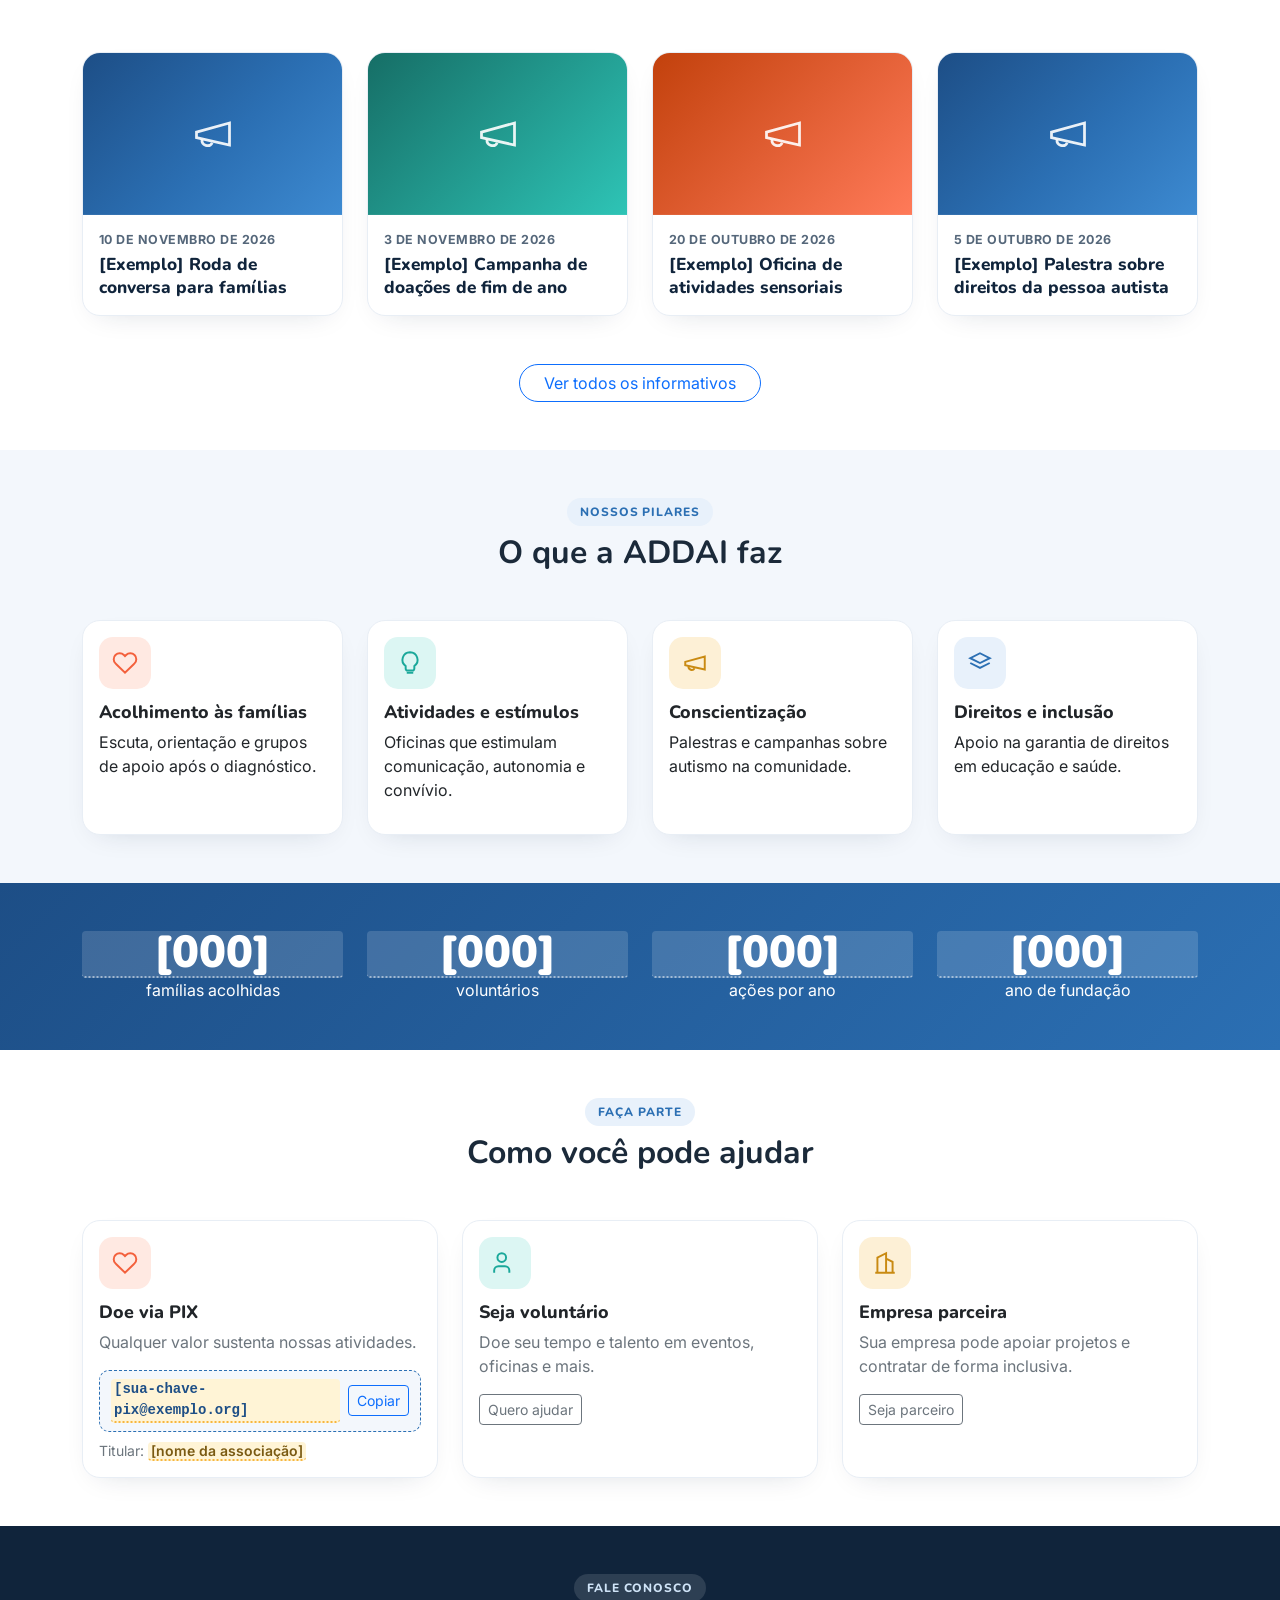
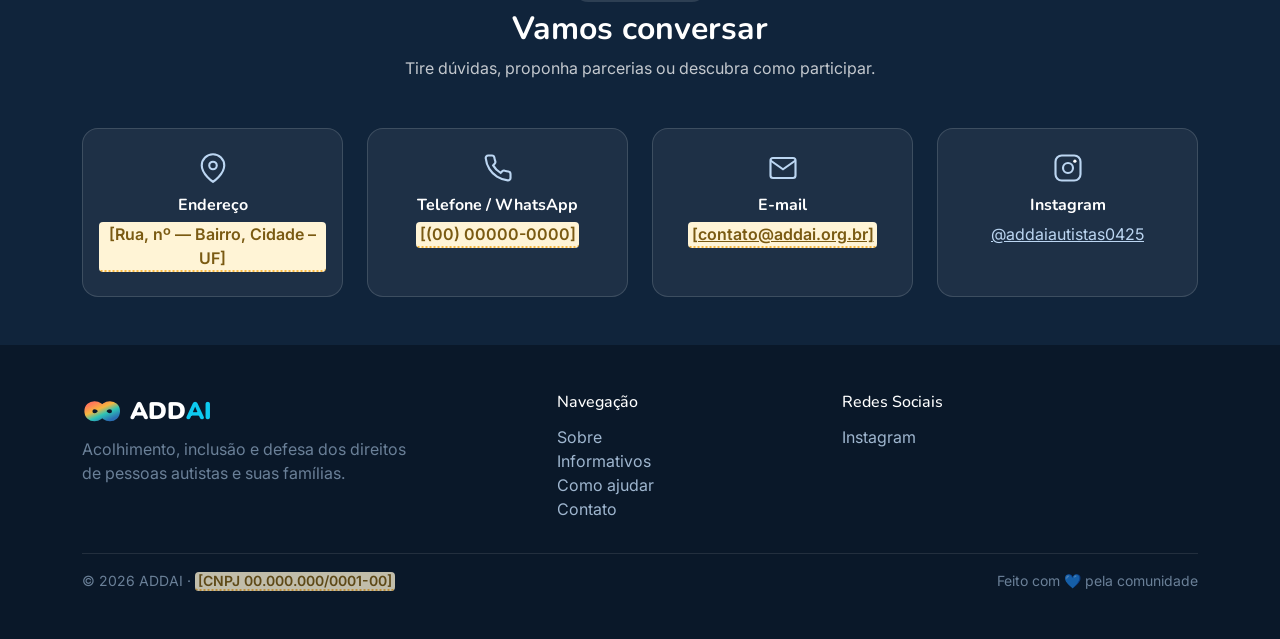
==== commit d8907c26: "Login no painel e rodapé com Redes Sociais" ====
--- a/index.html
+++ b/index.html
@@ -218,8 +218,7 @@
       <div class="col-6 col-lg-3"><h4>Navegação</h4><ul class="list-unstyled">
         <li data-secao="sobre"><a href="#sobre">Sobre</a></li><li data-secao="informativos"><a href="informativos.html">Informativos</a></li>
         <li><a href="#ajudar">Como ajudar</a></li><li><a href="#contato">Contato</a></li></ul></div>
-      <div class="col-6 col-lg-4"><h4>Gestão</h4><ul class="list-unstyled">
-        <li><a href="painel.html">Painel de controle</a></li>
+      <div class="col-6 col-lg-4"><h4>Redes Sociais</h4><ul class="list-unstyled">
         <li><a href="https://instagram.com/addaiautistas0425" target="_blank" rel="noopener">Instagram</a></li></ul></div>
     </div>
     <hr class="border-secondary opacity-25">
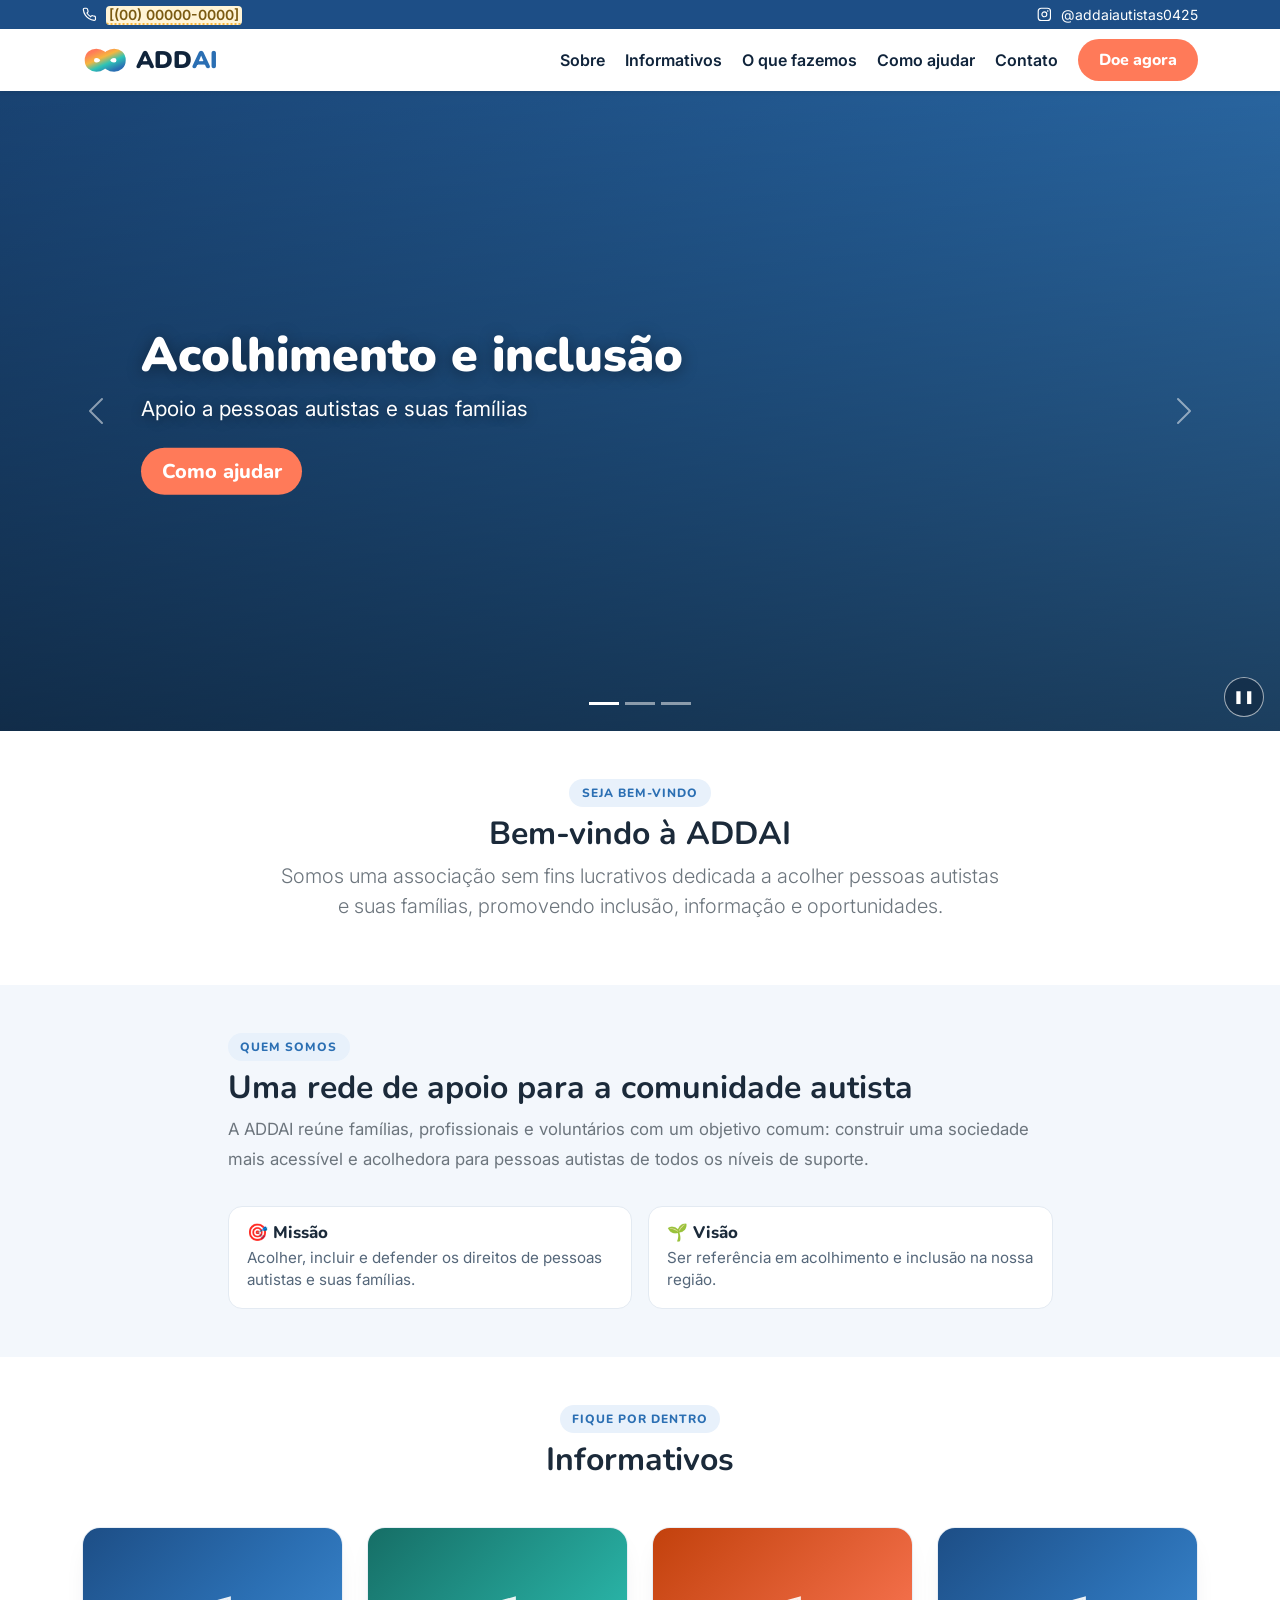
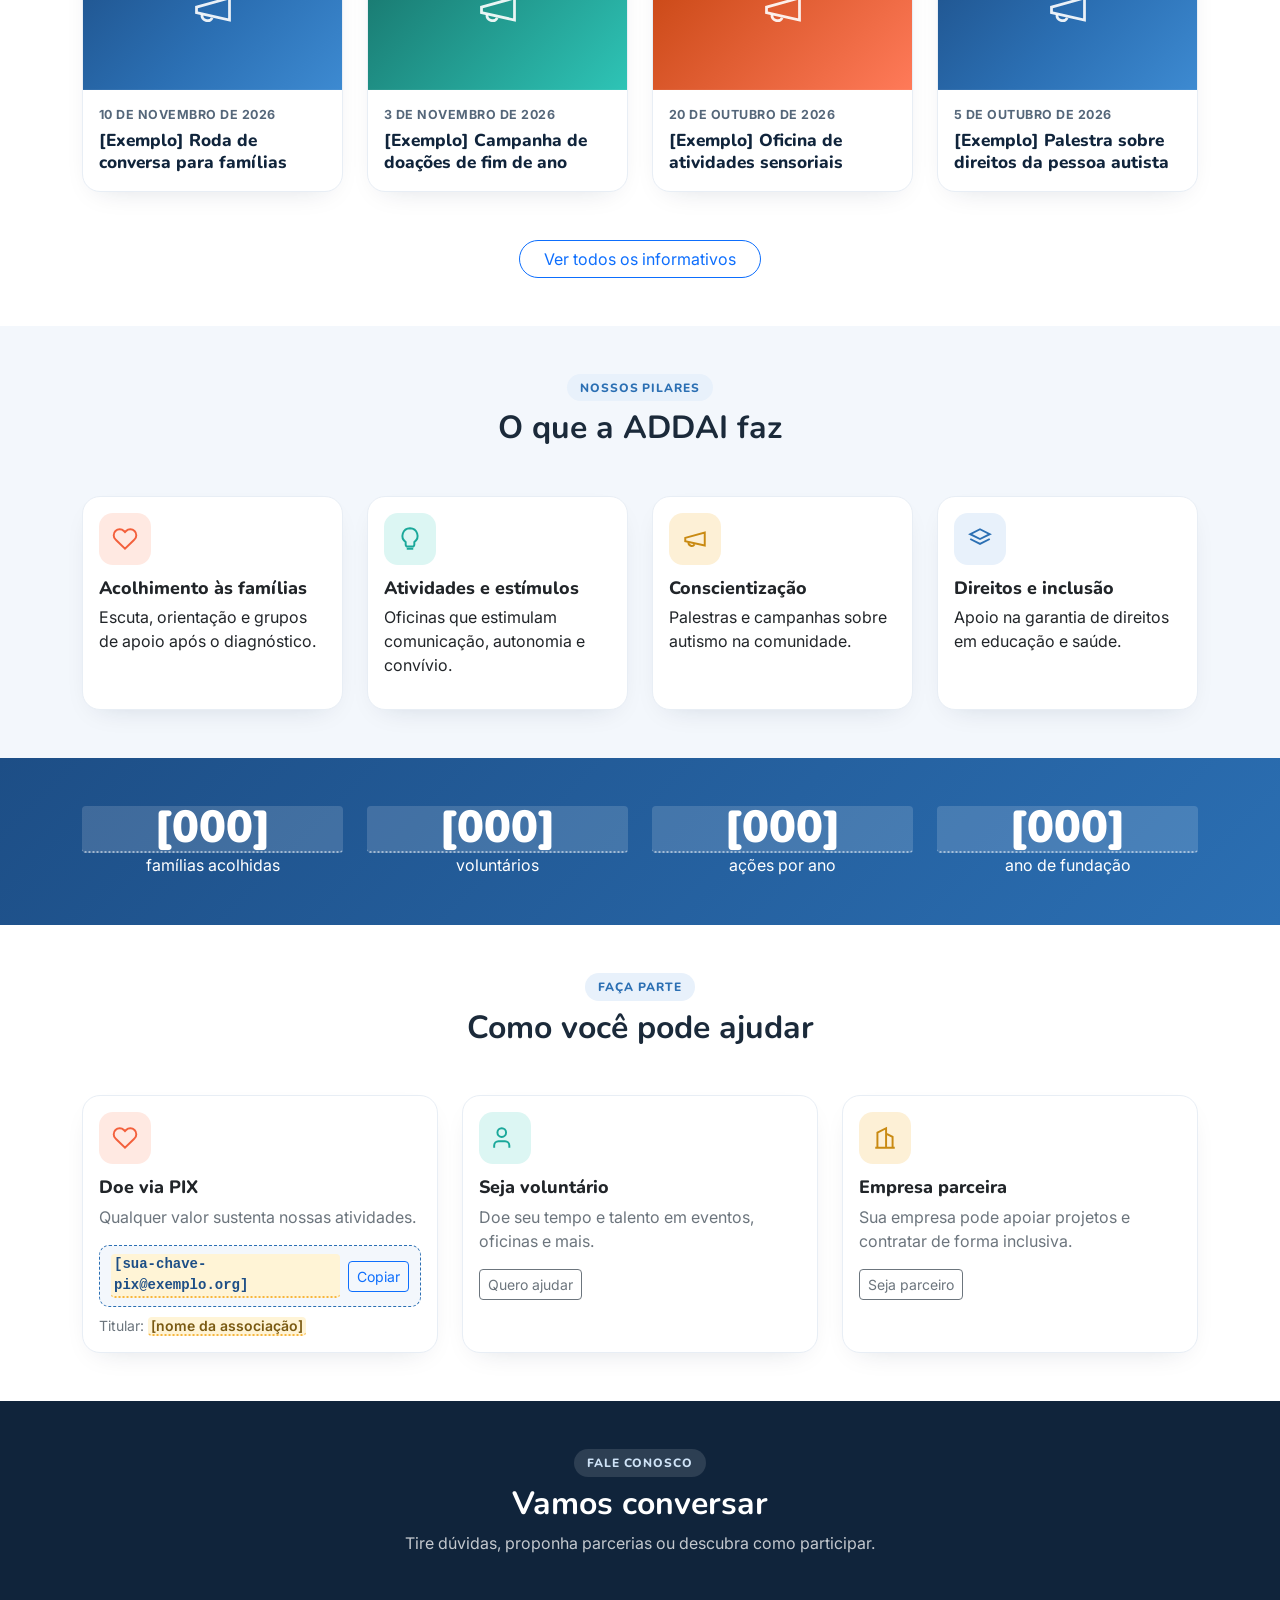
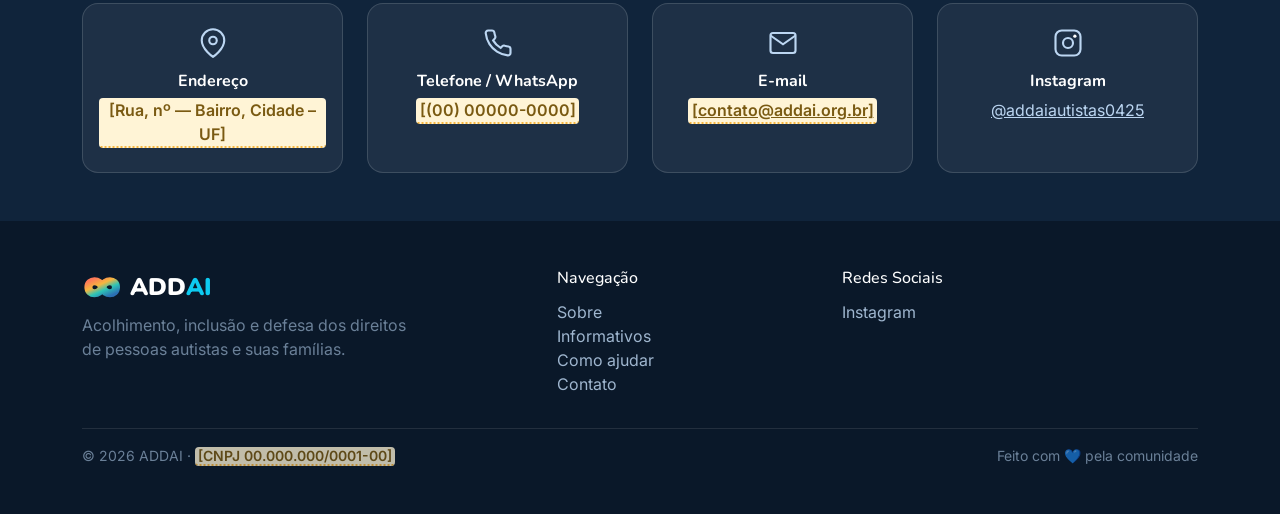
==== commit b279da22: "Quem somos editável: missão, visão, valores e foto" ====
--- a/index.html
+++ b/index.html
@@ -76,7 +76,7 @@
 </div>
 
 <!-- ===== Boas-vindas ===== -->
-<section class="py-5 bg-white secao-alterna">
+<section id="boasvindas" class="py-5 bg-white secao-alterna">
   <div class="container text-center">
     <span class="eyebrow">Seja bem-vindo</span>
     <h2 class="fw-bold mt-2" data-key="bemvindoTitulo">Bem-vindo à ADDAI</h2>
@@ -89,21 +89,15 @@
 <!-- ===== Quem somos ===== -->
 <section id="sobre" class="py-5 secao-clara secao-alterna">
   <div class="container">
-    <div class="row align-items-center g-4 g-lg-5">
-      <div class="col-lg-6">
-        <div class="foto-ph" role="img" aria-label="Espaço para foto da ADDAI">
-          <svg width="52" height="52" viewBox="0 0 24 24" fill="none" stroke="currentColor" stroke-width="1.5"><rect x="3" y="5" width="18" height="14" rx="2"/><circle cx="9" cy="11" r="2"/><path d="m21 17-5-4-4 3-3-2-6 5"/></svg>
-          <span class="ph">[coloque aqui uma foto real da equipe ou das atividades]</span>
-        </div>
+    <div class="row align-items-center g-4 g-lg-5 justify-content-center">
+      <div class="col-lg-6 d-none" id="sobreFotoCol">
+        <img id="sobreFoto" class="img-extra" alt="">
       </div>
-      <div class="col-lg-6">
+      <div class="col-lg-9" id="sobreTextoCol">
         <span class="eyebrow">Quem somos</span>
         <h2 class="fw-bold mt-2" data-key="sobreTitulo">Uma rede de apoio para a comunidade autista</h2>
-        <p class="text-secondary" data-key="sobreTexto">A ADDAI reúne famílias, profissionais e voluntários com um objetivo comum: construir uma sociedade mais acessível e acolhedora para pessoas autistas de todos os níveis de suporte.</p>
-        <div class="row g-3 mt-2">
-          <div class="col-sm-6"><div class="mini-card"><h3>🎯 Missão</h3><p>Acolher, incluir e defender os direitos de pessoas autistas e suas famílias.</p></div></div>
-          <div class="col-sm-6"><div class="mini-card"><h3>🌱 Visão</h3><p>Ser referência em acolhimento e inclusão na nossa região.</p></div></div>
-        </div>
+        <div class="text-secondary texto-extra" id="sobreTexto"></div>
+        <div class="row g-3 mt-2" id="mvvGrid"><!-- missão, visão e valores via painel --></div>
       </div>
     </div>
   </div>
--- a/css/estilo.css
+++ b/css/estilo.css
@@ -37,6 +37,13 @@
 .slide-a{background:linear-gradient(135deg,#1d4e86,#2b6fb3 55%,#3d8ad1)}
 .slide-b{background:linear-gradient(135deg,#166e66,#2ec4b6)}
 .slide-c{background:linear-gradient(135deg,#c2410c,#ff7a59)}
+/* foto específica para celular (opcional) */
+@media(max-width:767.98px){.carousel-item .slide-bg.tem-celular{background-image:var(--img-celular)!important}}
+/* banner: imagem inteira, sem cortar */
+.slide-inteira{position:relative;background:#eef3f9}
+.slide-banner{display:block;width:100%;height:auto;max-height:82vh;object-fit:contain;margin:0 auto}
+.slide-inteira .carousel-caption{text-shadow:0 2px 16px rgba(0,0,0,.45)}
+.carousel-inner{transition:height .35s ease}
 .carousel-item .slide-bg::after{content:"";position:absolute;inset:0;background:linear-gradient(180deg,rgba(0,0,0,.15),rgba(0,0,0,.55))}
 .carousel-caption{bottom:auto;top:50%;transform:translateY(-50%);z-index:2;text-align:left;left:11%;right:11%;max-width:720px}
 .carousel-caption h2{font-weight:900;font-size:clamp(1.8rem,4.5vw,3rem);text-shadow:0 2px 16px rgba(0,0,0,.4)}
@@ -51,6 +58,7 @@
 .mini-card{background:#fff;border:1px solid #e3eaf2;border-radius:14px;padding:16px 18px;height:100%}
 .mini-card h3{font-size:1.05rem;font-weight:800;margin-bottom:.2rem}
 .mini-card p{margin:0;color:#55677a;font-size:.95rem}
+.mini-card ul{margin:0;padding-left:1.1rem;color:#55677a;font-size:.95rem}
 
 /* cards pilares */
 .card{border:1px solid #e8eef5;border-radius:18px;box-shadow:0 10px 30px -16px rgba(16,36,59,.18)}
@@ -106,6 +114,11 @@
 .info-texto{font-size:1.08rem;line-height:1.75;overflow-wrap:anywhere}
 .info-voltar{font-weight:600;text-decoration:none}
 
+/* seções personalizadas */
+.img-extra{width:100%;border-radius:18px;box-shadow:0 20px 50px -24px rgba(16,36,59,.35)}
+.texto-extra{font-size:1.05rem;line-height:1.75;overflow-wrap:anywhere}
+.texto-centro{max-width:760px}
+
 /* aviso de prévia (rascunho do painel) */
 .previa-banner{background:#fff4d6;color:#7a5a12;border-bottom:2px solid var(--amber);padding:.6rem 1rem;text-align:center;font-size:.92rem}
 .previa-banner a{color:#7a5a12;font-weight:700;margin-left:.5rem}
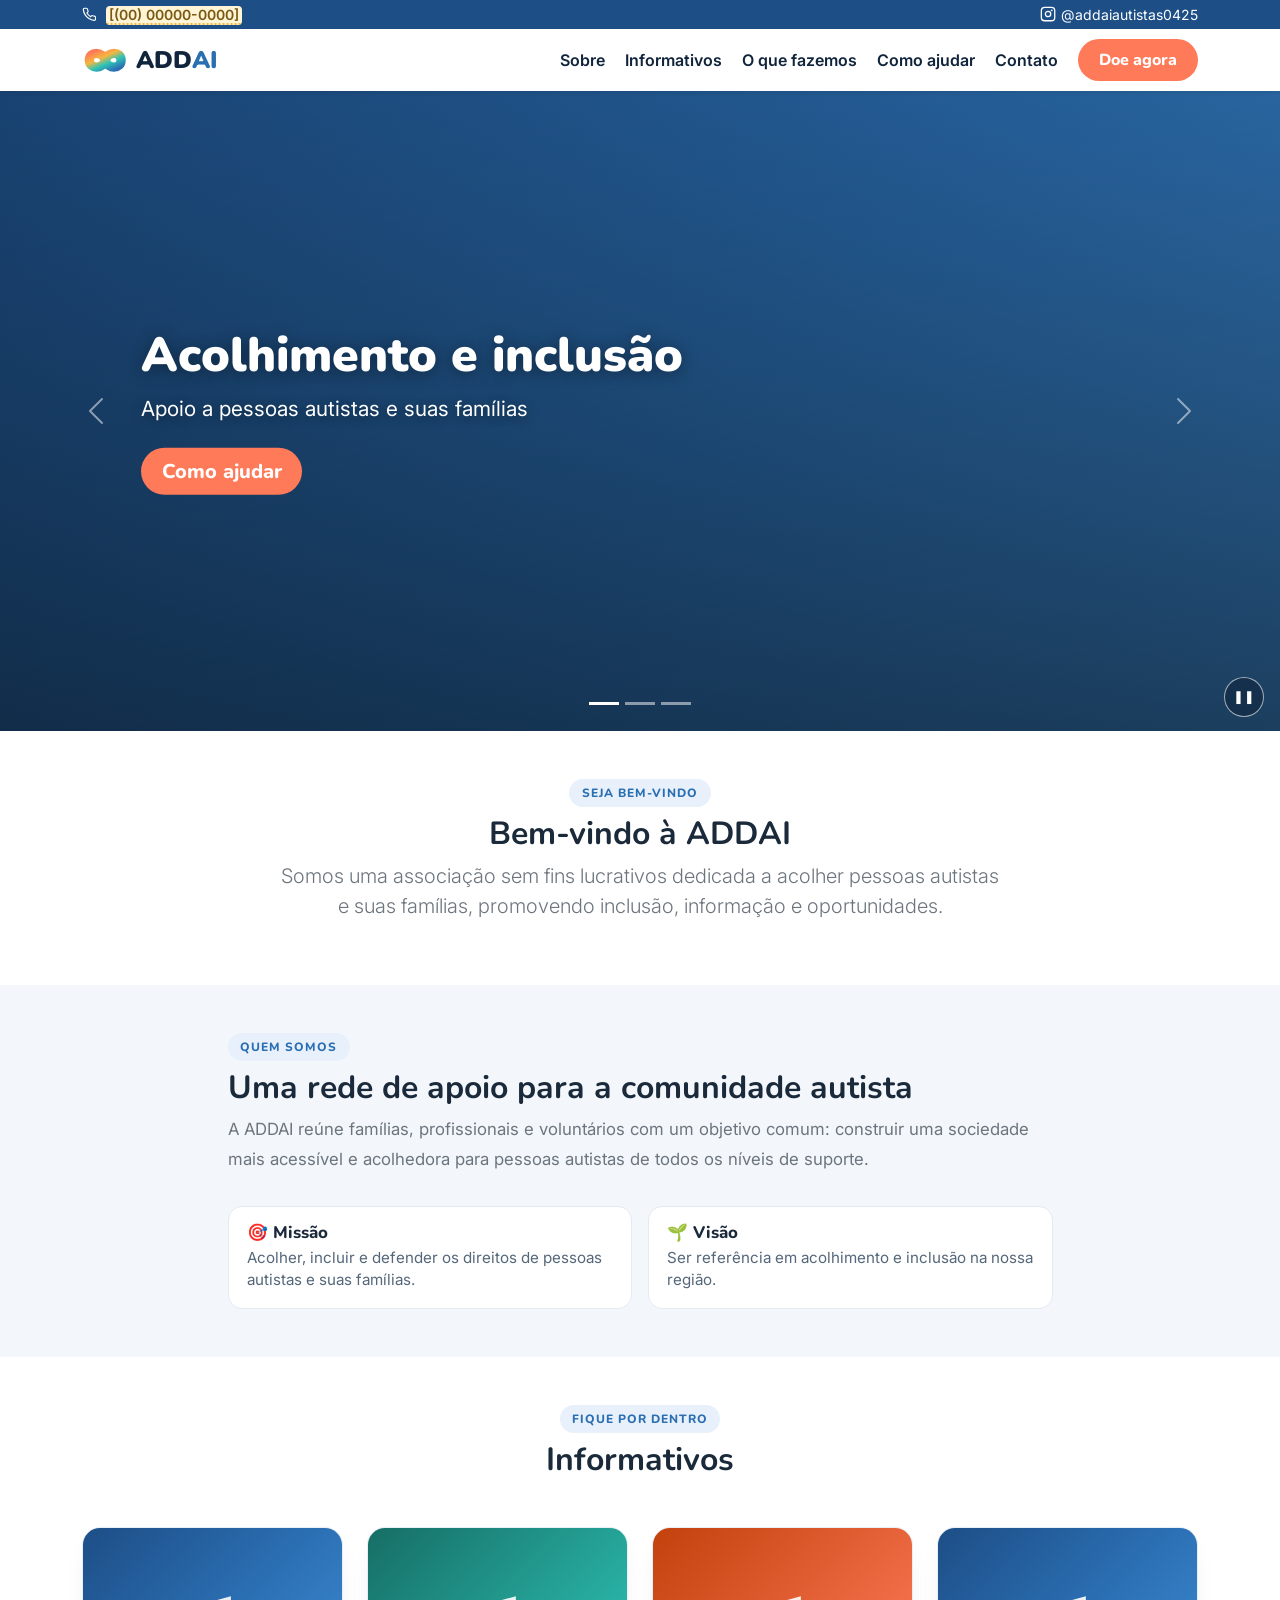
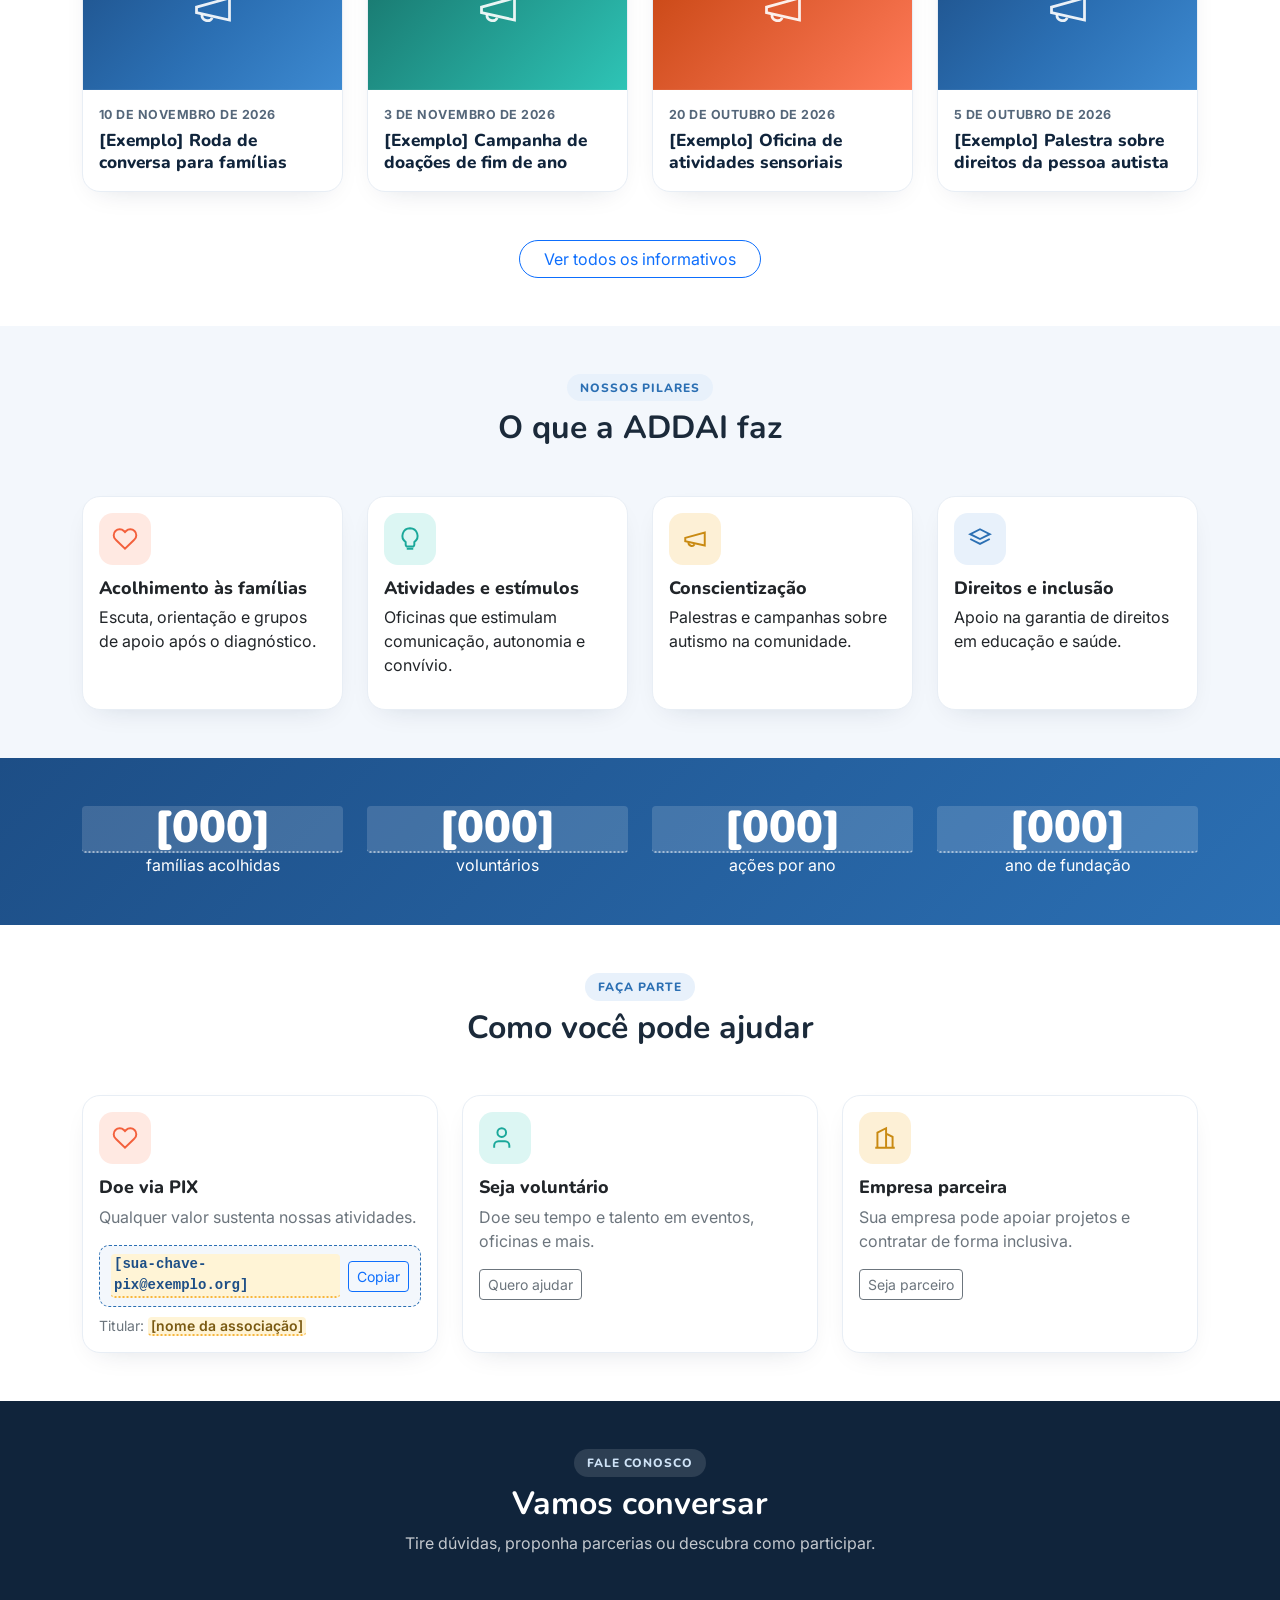
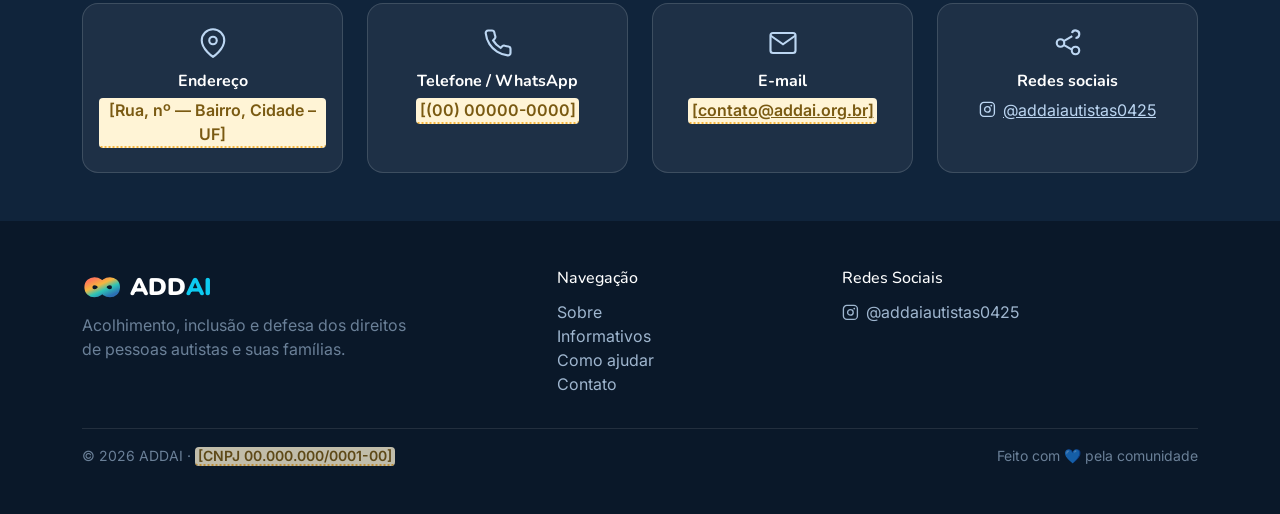
==== commit d062a21a: "Adicionando crud de redes sociais" ====
--- a/index.html
+++ b/index.html
@@ -8,6 +8,7 @@
 <link rel="preconnect" href="https://fonts.googleapis.com" />
 <link rel="preconnect" href="https://fonts.gstatic.com" crossorigin />
 <link href="https://fonts.googleapis.com/css2?family=Nunito:wght@600;700;800;900&family=Inter:wght@400;500;600&display=swap" rel="stylesheet" />
+<link rel="icon" id="favicon" href="data:image/svg+xml,%3Csvg xmlns='http://www.w3.org/2000/svg' viewBox='11 11 42 42'%3E%3Cdefs%3E%3ClinearGradient id='g' x1='0' y1='0' x2='1' y2='1'%3E%3Cstop offset='0' stop-color='%23ff7a59'/%3E%3Cstop offset='.35' stop-color='%23f6b63f'/%3E%3Cstop offset='.65' stop-color='%232ec4b6'/%3E%3Cstop offset='1' stop-color='%232b6fb3'/%3E%3C/linearGradient%3E%3C/defs%3E%3Cpath d='M20 32c0-7 10-7 12 0s12 7 12 0-10-7-12 0-12 7-12 0z' fill='none' stroke='url(%23g)' stroke-width='7' stroke-linecap='round' transform='scale(1.15) translate(-4 -4)'/%3E%3C/svg%3E" />
 <link href="vendor/bootstrap.min.css" rel="stylesheet" />
 <link href="css/estilo.css" rel="stylesheet" />
 </head>
@@ -26,7 +27,7 @@
   <div class="container d-flex justify-content-between align-items-center flex-wrap gap-2 py-1 small">
     <span><svg class="ico" viewBox="0 0 24 24"><path d="M22 16.9v3a2 2 0 0 1-2.2 2 19.8 19.8 0 0 1-8.6-3 19.5 19.5 0 0 1-6-6 19.8 19.8 0 0 1-3-8.6A2 2 0 0 1 4.1 2h3a2 2 0 0 1 2 1.7c.1 1 .4 1.9.7 2.8a2 2 0 0 1-.5 2.1L8.1 9.9a16 16 0 0 0 6 6l1.3-1.3a2 2 0 0 1 2.1-.4c.9.3 1.8.5 2.8.6a2 2 0 0 1 1.7 2z"/></svg>
       <span class="ph" data-key="telefone">[(00) 00000-0000]</span></span>
-    <span class="d-flex align-items-center gap-3">
+    <span class="d-flex align-items-center gap-3" id="redesTopo">
       <a href="https://instagram.com/addaiautistas0425" target="_blank" rel="noopener" class="text-white text-decoration-none">
         <svg class="ico" viewBox="0 0 24 24"><rect x="2" y="2" width="20" height="20" rx="5"/><circle cx="12" cy="12" r="4"/><circle cx="17.5" cy="6.5" r="1.3" fill="currentColor" stroke="none"/></svg>
         @addaiautistas0425</a>
@@ -38,7 +39,8 @@
 <nav class="navbar navbar-expand-lg navbar-light bg-white sticky-top shadow-sm">
   <div class="container">
     <a class="navbar-brand d-flex align-items-center gap-2" href="#inicio">
-      <svg width="46" height="28" viewBox="12 20 40 24" aria-hidden="true">
+      <img class="logo-img d-none" alt="">
+      <svg class="logo-simbolo" width="46" height="28" viewBox="12 20 40 24" aria-hidden="true">
         <defs><linearGradient id="inf" x1="0" y1="0" x2="1" y2="1">
           <stop offset="0" stop-color="#ff7a59"/><stop offset=".35" stop-color="#f6b63f"/>
           <stop offset=".65" stop-color="#2ec4b6"/><stop offset="1" stop-color="#2b6fb3"/></linearGradient></defs>
@@ -190,10 +192,10 @@
         <svg class="ico-g" viewBox="0 0 24 24" aria-hidden="true"><rect x="2" y="4" width="20" height="16" rx="2"/><path d="m22 6-10 7L2 6"/></svg>
         <strong>E-mail</strong>
         <a class="ph" data-key="email" href="#contato">[contato@addai.org.br]</a></div></div>
-      <div class="col-sm-6 col-lg-3"><div class="contato-card">
-        <svg class="ico-g" viewBox="0 0 24 24" aria-hidden="true"><rect x="2" y="2" width="20" height="20" rx="5"/><circle cx="12" cy="12" r="4"/><circle cx="17.5" cy="6.5" r="1.3" fill="currentColor" stroke="none"/></svg>
-        <strong>Instagram</strong>
-        <a href="https://instagram.com/addaiautistas0425" target="_blank" rel="noopener">@addaiautistas0425</a></div></div>
+      <div class="col-sm-6 col-lg-3" id="redesContatoCol"><div class="contato-card">
+        <svg class="ico-g" viewBox="0 0 24 24" aria-hidden="true"><path d="M18 8a3 3 0 1 0-2.8-4M6 15a3 3 0 1 0 0-6 3 3 0 0 0 0 6zM18 21a3 3 0 1 0 0-6 3 3 0 0 0 0 6zM8.6 13.5l6.8 4M15.4 6.5l-6.8 4"/></svg>
+        <strong>Redes sociais</strong>
+        <div class="redes-contato" id="redesContato"><a href="https://instagram.com/addaiautistas0425" target="_blank" rel="noopener">@addaiautistas0425</a></div></div></div>
     </div>
   </div>
 </section>
@@ -212,7 +214,7 @@
       <div class="col-6 col-lg-3"><h4>Navegação</h4><ul class="list-unstyled">
         <li data-secao="sobre"><a href="#sobre">Sobre</a></li><li data-secao="informativos"><a href="informativos.html">Informativos</a></li>
         <li><a href="#ajudar">Como ajudar</a></li><li><a href="#contato">Contato</a></li></ul></div>
-      <div class="col-6 col-lg-4"><h4>Redes Sociais</h4><ul class="list-unstyled">
+      <div class="col-6 col-lg-4" id="redesRodapeCol"><h4>Redes Sociais</h4><ul class="list-unstyled redes-rodape" id="redesRodape">
         <li><a href="https://instagram.com/addaiautistas0425" target="_blank" rel="noopener">Instagram</a></li></ul></div>
     </div>
     <hr class="border-secondary opacity-25">
--- a/css/estilo.css
+++ b/css/estilo.css
@@ -13,6 +13,8 @@
 h1,h2,h3,h4,.logo-text{font-family:'Nunito',system-ui,sans-serif}
 .logo-text{font-weight:900;font-size:1.5rem;color:var(--marca-900)}
 .logo-text span{color:var(--marca)}
+.logo-img{height:44px;width:auto;max-width:200px;object-fit:contain}
+.logo-oculto{position:absolute;width:0;height:0;overflow:hidden}
 .ico{width:1.05em;height:1.05em;vertical-align:-2px;fill:none;stroke:currentColor;stroke-width:1.9;margin-right:.35rem}
 
 /* marca / botões */
@@ -114,6 +116,11 @@
 .info-texto{font-size:1.08rem;line-height:1.75;overflow-wrap:anywhere}
 .info-voltar{font-weight:600;text-decoration:none}
 
+/* redes sociais */
+.redes-rodape a,.redes-contato a{display:inline-flex;align-items:center;gap:.1rem}
+.redes-contato{display:flex;flex-direction:column;align-items:center;gap:.3rem}
+#redesTopo .ico{margin-right:.3rem;width:1.15em;height:1.15em}
+
 /* seções personalizadas */
 .img-extra{width:100%;border-radius:18px;box-shadow:0 20px 50px -24px rgba(16,36,59,.35)}
 .texto-extra{font-size:1.05rem;line-height:1.75;overflow-wrap:anywhere}
